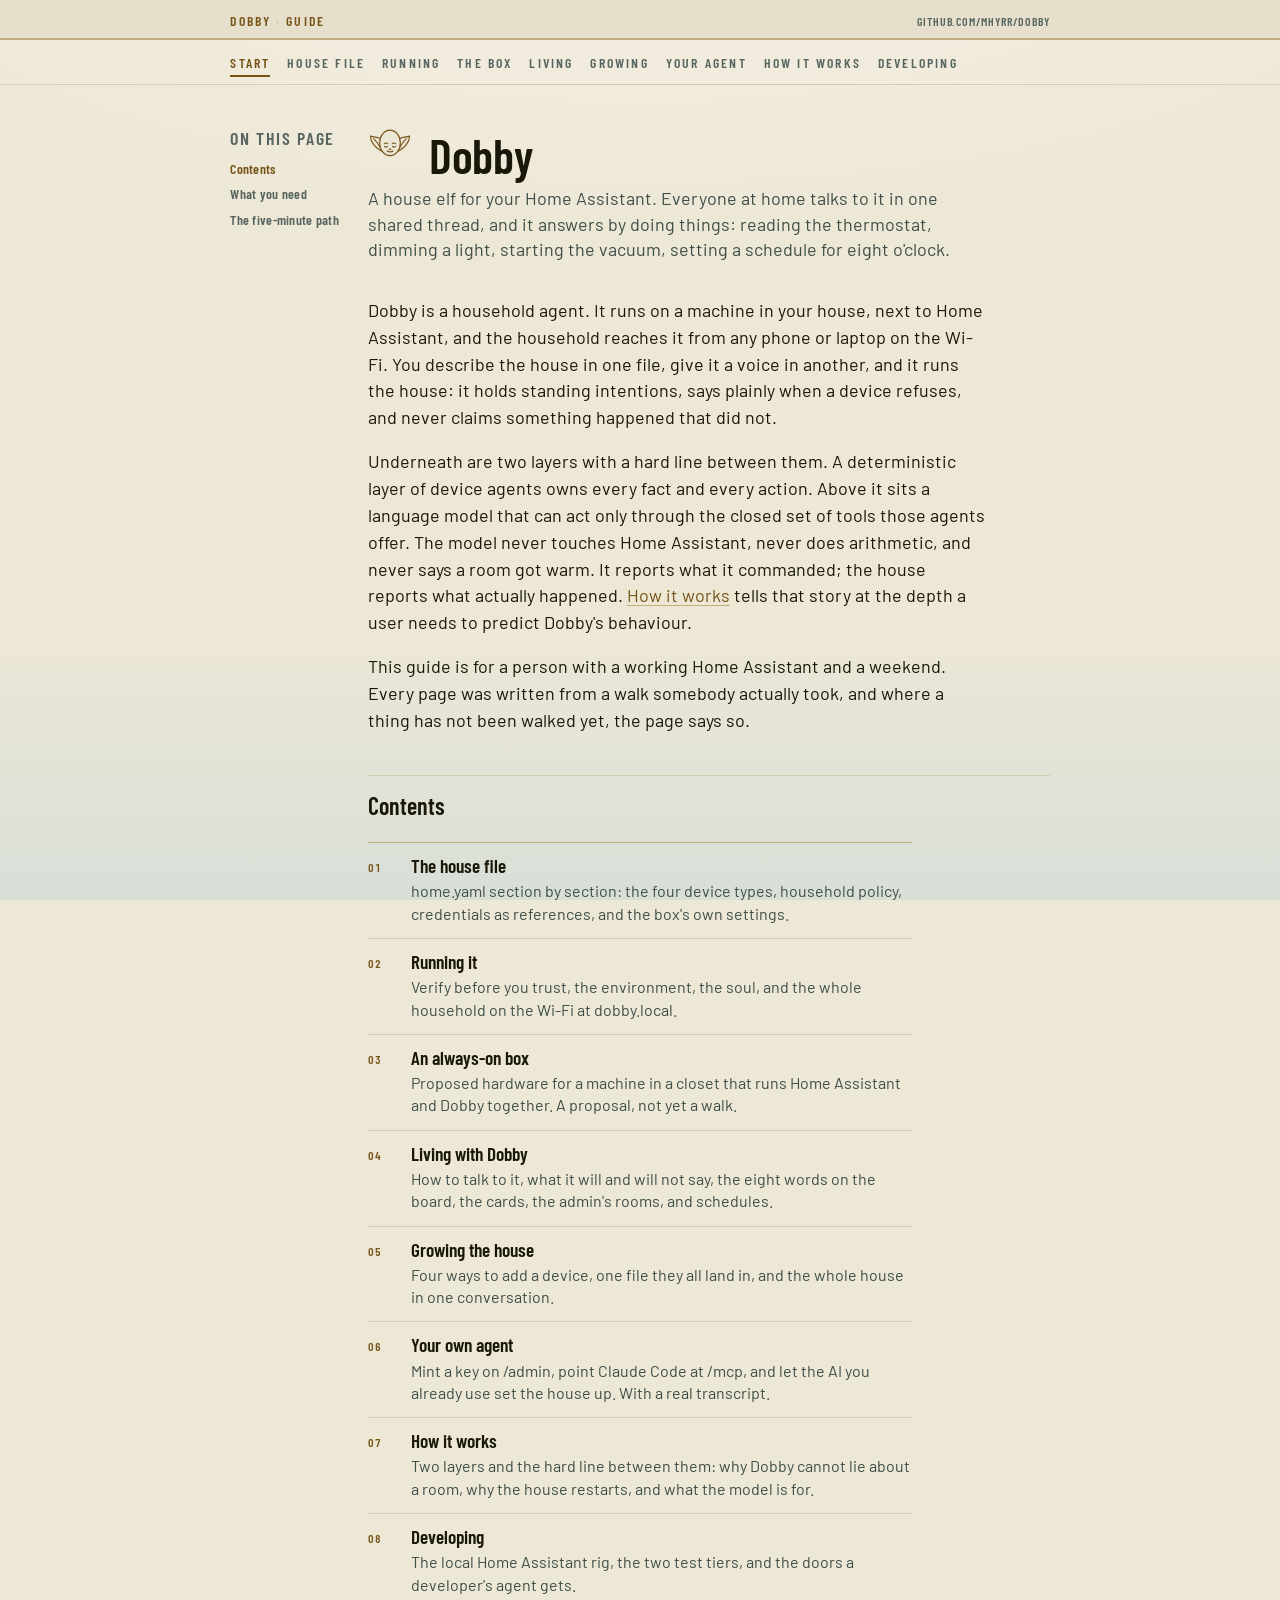
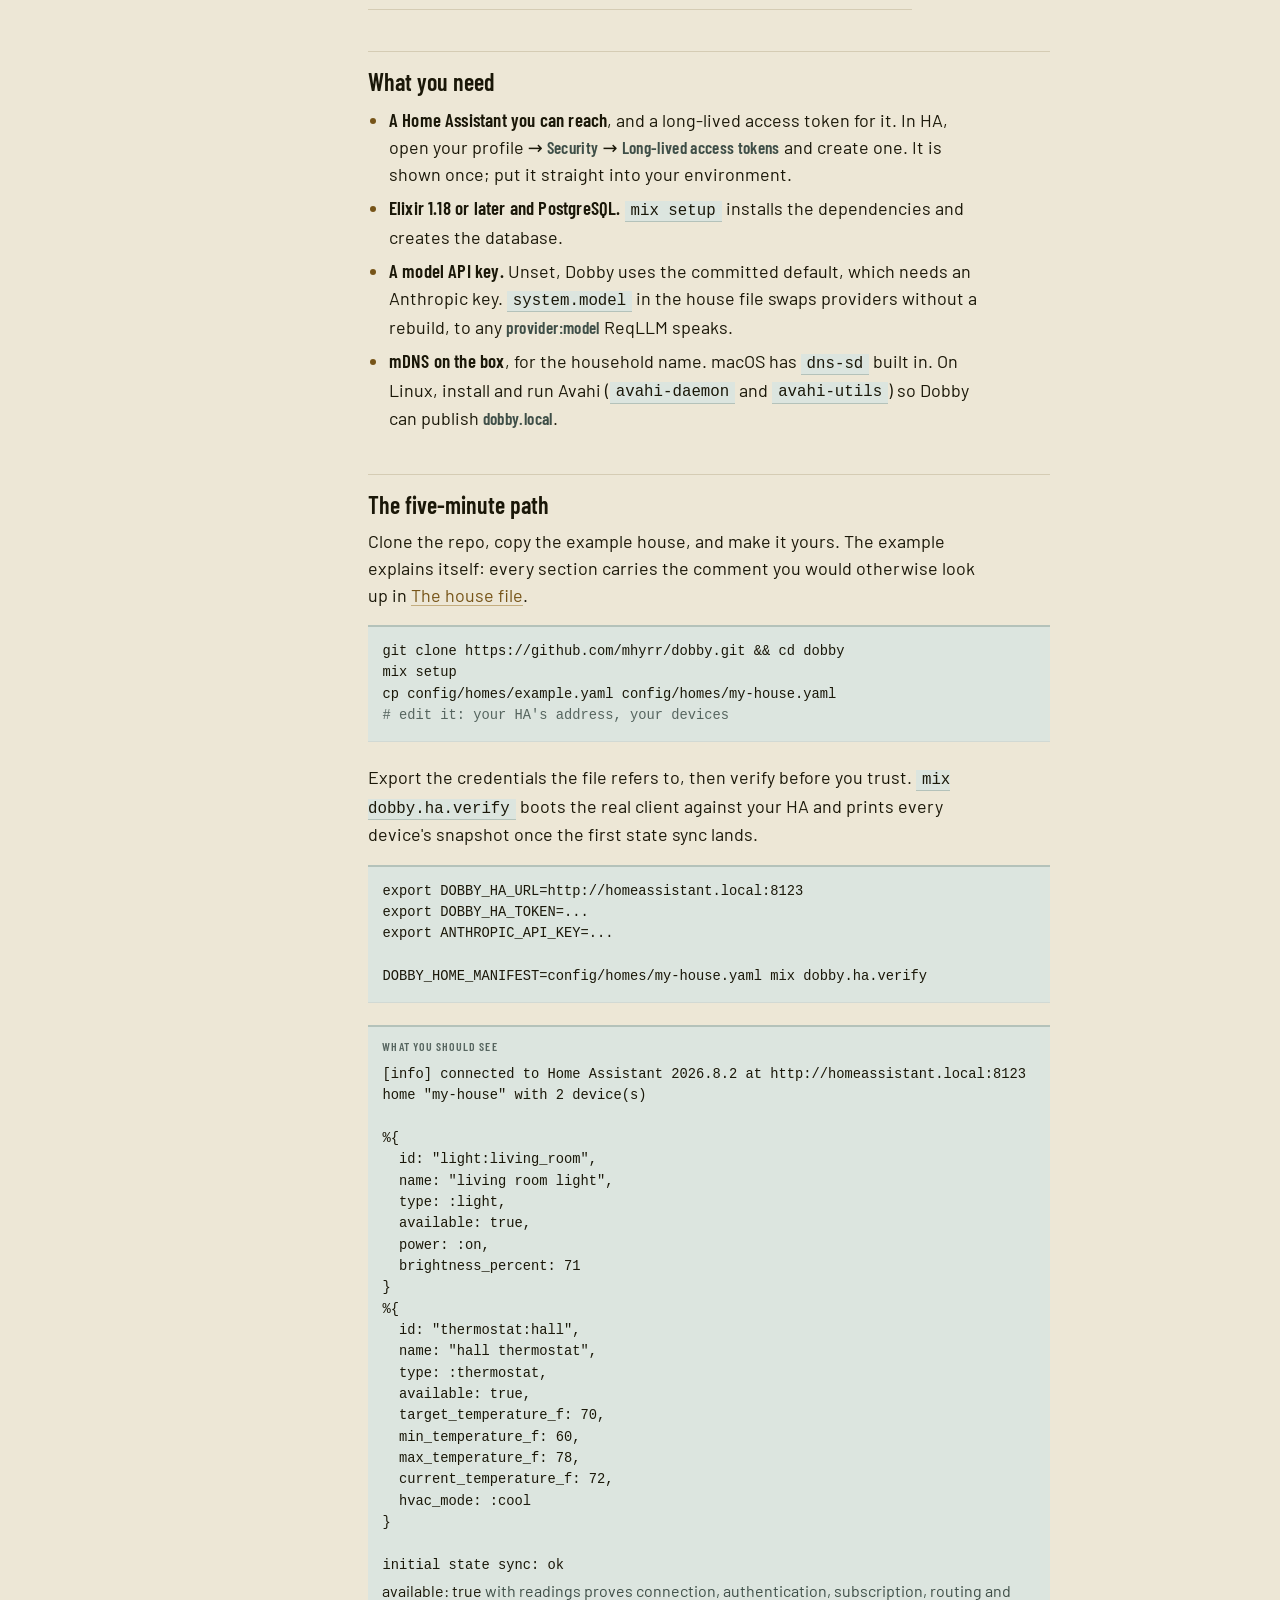
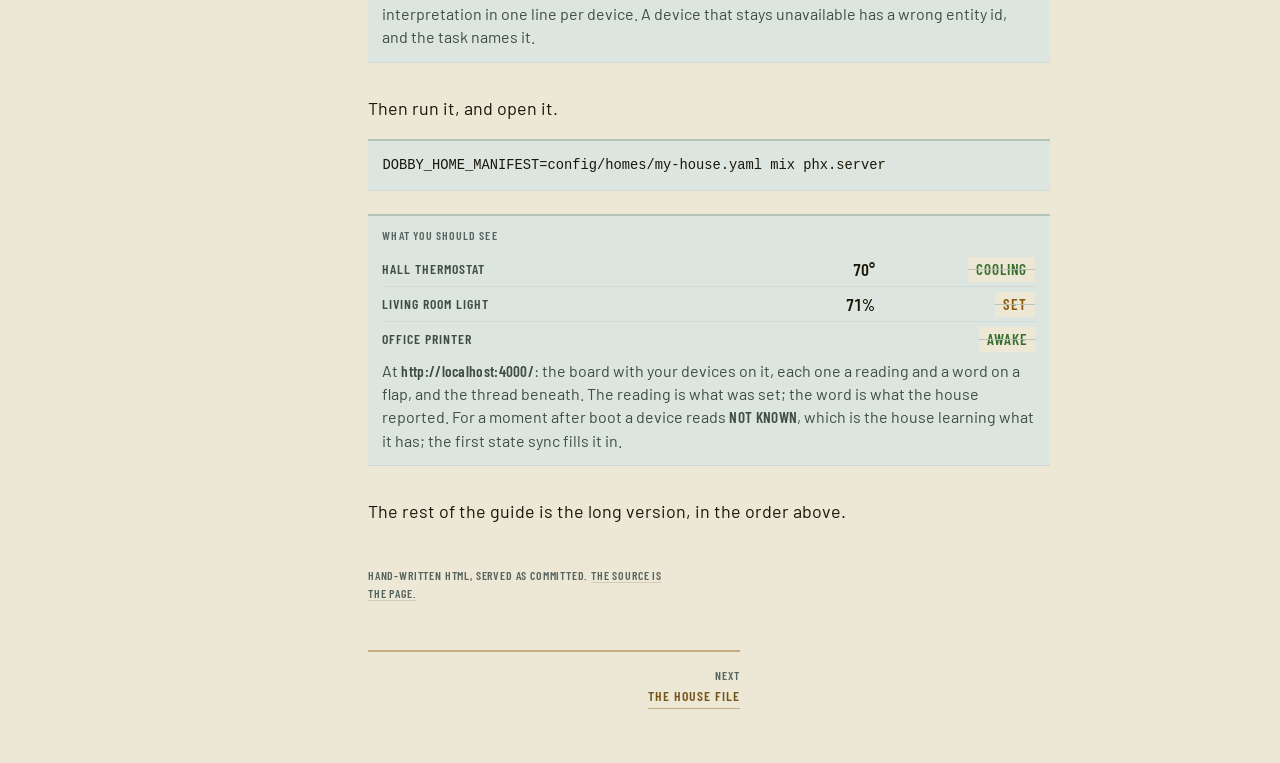
==== docs/index.html @ dc132d6d "The guide: nine pages that prove themselves the way the board does A user's guide under docs/, hand-" ====
<!doctype html>
<html lang="en">
<head>
<meta charset="utf-8">
<meta name="viewport" content="width=device-width, initial-scale=1">
<title>Dobby · Guide</title>
<meta name="description" content="How to set up and live with Dobby, a household agent for Home Assistant.">
<link rel="icon" href="favicon.svg" type="image/svg+xml">
<link rel="stylesheet" href="dobby.css">
</head>
<body>
<!--
DIRECTION · seed 8ac72cfd
THESIS: A user's guide that proves itself the way the board does — every section with an outcome ends on the instrument's own face, a word on a flap or the literal line the terminal printed — and refuses the docs-site default of a sidebar, a search box and a hero.
OWN-WORLD: The departure board, read rather than operated: bronze plate, cool enamel flap cards, brass rules; Barlow for what a person reads, Barlow Condensed for the instrument talking; five state colours and nowhere else; square corners. Dark is the board at night; light is the printed manual on cream enamel.
STORY: A person with a Home Assistant installs Dobby, describes their house, talks to it, grows it, sends their own agent at it — and at every step knows what they should see, so they never take the guide's word for it.
FIRST VIEWPORT: Plate "Dobby · Guide" on a brass rule; the chapter rail; the mark beside "Dobby" at 3rem; the lede; what you need; the contents sheet. Signature interaction: a proof's flap lands on its word (420ms, ease-out) the first time it scrolls into view.
FORM: The Ledger of Proofs — candidate 6 of 7, the roll. Code-led.
FINISH: unreviewed and undocumented is unfinished; this build ends with the finish review, the verdict, and DESIGN.md
-->
<header class="plate">
  <div class="band">
    <span><a href="index.html">Dobby</a><span class="dot">·</span>Guide</span>
    <a class="who" href="https://github.com/mhyrr/dobby">github.com/mhyrr/dobby</a>
  </div>
</header>

<nav class="rail band" aria-label="Chapters">
  <a href="index.html" aria-current="page">Start</a>
  <a href="house.html">House file</a>
  <a href="running.html">Running</a>
  <a href="box.html">The box</a>
  <a href="living.html">Living</a>
  <a href="growing.html">Growing</a>
  <a href="agents.html">Your agent</a>
  <a href="how-it-works.html">How it works</a>
  <a href="developing.html">Developing</a>
</nav>

<main class="page">
  <aside class="onpage" aria-label="On this page">
    <p class="label">On this page</p>
  </aside>

  <article>
    <div class="index-head">
      <svg class="mark" viewBox="0 0 1000 1000" role="img" aria-label="Dobby" style="color: var(--brass)">
        <g fill="none" stroke="currentColor" stroke-width="26" stroke-linecap="round" stroke-linejoin="round">
          <g id="dobby-ear">
            <path fill="var(--board)" d="M 340 430 C 245 408, 120 376, 55 368 C 58 486, 150 645, 355 725"/>
            <path d="M 128 424 C 188 476, 248 572, 298 660"/>
          </g>
          <use href="#dobby-ear" transform="translate(1000 0) scale(-1 1)"/>
          <ellipse cx="500" cy="520" rx="235" ry="290" fill="var(--board)"/>
          <path d="M 372 537 Q 410 509, 448 537"/>
          <path d="M 552 537 Q 590 509, 628 537"/>
          <path d="M 376 599 Q 410 633, 444 599"/>
          <path d="M 556 599 Q 590 633, 624 599"/>
          <path d="M 483 660 Q 500 676, 517 660"/>
          <path d="M 433 707 Q 500 749, 567 707"/>
        </g>
      </svg>
      <h1>Dobby</h1>
    </div>
    <p class="lede">A house elf for your Home Assistant. Everyone at home talks to it in one shared thread, and it answers by doing things: reading the thermostat, dimming a light, starting the vacuum, setting a schedule for eight o'clock.</p>

    <p>Dobby is a household agent. It runs on a machine in your house, next to Home Assistant, and the household reaches it from any phone or laptop on the Wi-Fi. You describe the house in one file, give it a voice in another, and it runs the house: it holds standing intentions, says plainly when a device refuses, and never claims something happened that did not.</p>

    <p>Underneath are two layers with a hard line between them. A deterministic layer of device agents owns every fact and every action. Above it sits a language model that can act only through the closed set of tools those agents offer. The model never touches Home Assistant, never does arithmetic, and never says a room got warm. It reports what it commanded; the house reports what actually happened. <a href="how-it-works.html">How it works</a> tells that story at the depth a user needs to predict Dobby's behaviour.</p>

    <p>This guide is for a person with a working Home Assistant and a weekend. Every page was written from a walk somebody actually took, and where a thing has not been walked yet, the page says so.</p>

    <h2 id="contents">Contents</h2>
    <ol class="sheet">
      <li><a href="house.html"><span class="n">01</span><span class="t">The house file</span><span class="d">home.yaml section by section: the four device types, household policy, credentials as references, and the box's own settings.</span></a></li>
      <li><a href="running.html"><span class="n">02</span><span class="t">Running it</span><span class="d">Verify before you trust, the environment, the soul, and the whole household on the Wi-Fi at dobby.local.</span></a></li>
      <li><a href="box.html"><span class="n">03</span><span class="t">An always-on box</span><span class="d">Proposed hardware for a machine in a closet that runs Home Assistant and Dobby together. A proposal, not yet a walk.</span></a></li>
      <li><a href="living.html"><span class="n">04</span><span class="t">Living with Dobby</span><span class="d">How to talk to it, what it will and will not say, the eight words on the board, the cards, the admin's rooms, and schedules.</span></a></li>
      <li><a href="growing.html"><span class="n">05</span><span class="t">Growing the house</span><span class="d">Four ways to add a device, one file they all land in, and the whole house in one conversation.</span></a></li>
      <li><a href="agents.html"><span class="n">06</span><span class="t">Your own agent</span><span class="d">Mint a key on /admin, point Claude Code at /mcp, and let the AI you already use set the house up. With a real transcript.</span></a></li>
      <li><a href="how-it-works.html"><span class="n">07</span><span class="t">How it works</span><span class="d">Two layers and the hard line between them: why Dobby cannot lie about a room, why the house restarts, and what the model is for.</span></a></li>
      <li><a href="developing.html"><span class="n">08</span><span class="t">Developing</span><span class="d">The local Home Assistant rig, the two test tiers, and the doors a developer's agent gets.</span></a></li>
    </ol>

    <h2 id="need">What you need</h2>
    <ul>
      <li><strong>A Home Assistant you can reach</strong>, and a long-lived access token for it. In HA, open your profile → <span class="arg">Security</span> → <span class="arg">Long-lived access tokens</span> and create one. It is shown once; put it straight into your environment.</li>
      <li><strong>Elixir 1.18 or later and PostgreSQL.</strong> <code>mix setup</code> installs the dependencies and creates the database.</li>
      <li><strong>A model API key.</strong> Unset, Dobby uses the committed default, which needs an Anthropic key. <code>system.model</code> in the house file swaps providers without a rebuild, to any <span class="arg">provider:model</span> ReqLLM speaks.</li>
      <li><strong>mDNS on the box</strong>, for the household name. macOS has <code>dns-sd</code> built in. On Linux, install and run Avahi (<code>avahi-daemon</code> and <code>avahi-utils</code>) so Dobby can publish <span class="arg">dobby.local</span>.</li>
    </ul>

    <h2 id="five-minutes">The five-minute path</h2>
    <p>Clone the repo, copy the example house, and make it yours. The example explains itself: every section carries the comment you would otherwise look up in <a href="house.html">The house file</a>.</p>
<pre><code>git clone https://github.com/mhyrr/dobby.git &amp;&amp; cd dobby
mix setup
cp config/homes/example.yaml config/homes/my-house.yaml
<span class="c"># edit it: your HA's address, your devices</span></code></pre>

    <p>Export the credentials the file refers to, then verify before you trust. <code>mix dobby.ha.verify</code> boots the real client against your HA and prints every device's snapshot once the first state sync lands.</p>
<pre><code>export DOBBY_HA_URL=http://homeassistant.local:8123
export DOBBY_HA_TOKEN=...
export ANTHROPIC_API_KEY=...

DOBBY_HOME_MANIFEST=config/homes/my-house.yaml mix dobby.ha.verify</code></pre>

    <div class="proof">
      <p class="label">What you should see</p>
      <p class="line">[info] connected to Home Assistant 2026.8.2 at http://homeassistant.local:8123
home "my-house" with 2 device(s)

%{
  id: "light:living_room",
  name: "living room light",
  type: :light,
  available: true,
  power: :on,
  brightness_percent: 71
}
%{
  id: "thermostat:hall",
  name: "hall thermostat",
  type: :thermostat,
  available: true,
  target_temperature_f: 70,
  min_temperature_f: 60,
  max_temperature_f: 78,
  current_temperature_f: 72,
  hvac_mode: :cool
}

initial state sync: ok</p>
      <p class="said"><b>available: true</b> with readings proves connection, authentication, subscription, routing and interpretation in one line per device. A device that stays unavailable has a wrong entity id, and the task names it.</p>
    </div>

    <p>Then run it, and open it.</p>
<pre><code>DOBBY_HOME_MANIFEST=config/homes/my-house.yaml mix phx.server</code></pre>

    <div class="proof">
      <p class="label">What you should see</p>
      <div class="row"><span class="name">hall thermostat</span><span class="val">70°</span><span class="st flap" data-st="acting">Cooling</span></div>
      <div class="row"><span class="name">living room light</span><span class="val">71%</span><span class="st flap" data-st="set">Set</span></div>
      <div class="row"><span class="name">office printer</span><span class="val"></span><span class="st flap" data-st="acting">Awake</span></div>
      <p class="said">At <span class="arg">http://localhost:4000/</span>: the board with your devices on it, each one a reading and a word on a flap, and the thread beneath. The reading is what was set; the word is what the house reported. For a moment after boot a device reads <span class="arg">NOT KNOWN</span>, which is the house learning what it has; the first state sync fills it in.</p>
    </div>

    <p>The rest of the guide is the long version, in the order above.</p>


    <p class="colophon">Hand-written HTML, served as committed. <a href="https://github.com/mhyrr/dobby/tree/main/docs">The source is the page.</a></p>

    <nav class="foot" aria-label="Next chapter">
      <a class="next" href="house.html"><small>Next</small>The house file</a>
    </nav>
  </article>
</main>
<script src="dobby.js"></script>
</body>
</html>
---- docs/dobby.css ----
/* The guide's one stylesheet.

   The same instrument as the board, read rather than operated. Dark is the
   board's night face, straight from DESIGN.md. Light is the printed manual:
   cream enamel, bronze-black ink, the same brass and the same five state
   hues at a lightness that reads on paper. Neither is a default; the page
   follows the room it is read in. */

@font-face {
  font-family: "Barlow";
  src: url("fonts/Barlow-Regular.ttf") format("truetype");
  font-weight: 400;
  font-style: normal;
  font-display: swap;
}
@font-face {
  font-family: "Barlow Condensed";
  src: url("fonts/BarlowCondensed-Regular.ttf") format("truetype");
  font-weight: 400;
  font-style: normal;
  font-display: swap;
}
@font-face {
  font-family: "Barlow Condensed";
  src: url("fonts/BarlowCondensed-SemiBold.ttf") format("truetype");
  font-weight: 600;
  font-style: normal;
  font-display: swap;
}

:root {
  /* The printed manual. */
  --board: #ede7d6;
  --board-raised: #e4ddc9;
  --rail: rgba(228, 221, 201, 0.88);
  --lit: #f5f0e4;
  --patina: rgba(214, 222, 216, 0.9);
  --flap: #dce5df;
  --flap-edge: #b4c2ba;
  --brass: #765418;
  --brass-dim: #c4ad7e;
  --brass-lit: #8b6827;
  --ink: #1a1708;
  --ink-quiet: #3e4e47;
  --ink-faint: #56655f;
  --rule: #d5ccb4;
  --st-set: #8a5a0a;
  --st-acting: #386f2c;
  --st-refused: #a33726;
  --st-silent: #566560;
  --st-expected: var(--ink);
  --seam: rgba(0, 0, 0, 0.05);
  --selection: rgba(139, 104, 39, 0.22);

  --sans: "Barlow", ui-sans-serif, system-ui, -apple-system, sans-serif;
  --cond: "Barlow Condensed", "Avenir Next Condensed", ui-sans-serif, system-ui, sans-serif;
  --mono: ui-monospace, "SF Mono", Menlo, Consolas, monospace;

  --edge: 0.9rem;
  --pitch: 34rem;
  --gutter: 8.6rem;
  --span: 42.6rem;
  --measure: 62ch;
  --wide: var(--span);

  color-scheme: light dark;
}

@media (prefers-color-scheme: dark) {
  :root {
    /* The board at night, as DESIGN.md records it. */
    --board: #17140a;
    --board-raised: #1e1b0f;
    --rail: rgba(30, 27, 15, 0.88);
    --lit: #241f12;
    --patina: rgba(11, 23, 19, 0.92);
    --flap: #16241e;
    --flap-edge: #08110e;
    --brass: #b08a46;
    --brass-dim: #6e5a31;
    --brass-lit: #c9a568;
    --ink: #e8e2d2;
    --ink-quiet: #9aaba1;
    --ink-faint: #8a9c92;
    --rule: #2e2a1a;
    --st-set: #e0a33c;
    --st-acting: #7bb86a;
    --st-refused: #d2604a;
    --st-silent: #7c8b85;
    --st-expected: var(--ink);
    --seam: rgba(255, 255, 255, 0.045);
    --selection: rgba(176, 138, 70, 0.3);
  }
}

/* -- ground ------------------------------------------------------------- */

*,
*::before,
*::after {
  box-sizing: border-box;
}

html {
  background: var(--board);
  scroll-padding-top: 5.5rem;
}

body {
  margin: 0;
  min-height: 100dvh;
  font-family: var(--sans);
  font-size: 1rem;
  line-height: 1.45;
  color: var(--ink);
  background:
    radial-gradient(120% 60% at 50% -10%, var(--lit) 0%, transparent 60%),
    linear-gradient(to bottom, transparent 70%, var(--patina) 100%),
    var(--board);
  background-attachment: fixed;
  -webkit-font-smoothing: antialiased;
}

::selection {
  background: var(--selection);
  color: var(--ink);
}

:focus-visible {
  outline: 2px solid var(--st-set);
  outline-offset: 2px;
}

::-webkit-scrollbar {
  width: 10px;
  height: 10px;
}
::-webkit-scrollbar-track {
  background: transparent;
}
::-webkit-scrollbar-thumb {
  background: var(--brass-dim);
}
* {
  scrollbar-color: var(--brass-dim) transparent;
  scrollbar-width: thin;
}

/* Every block sits on the span and centres past it — one expression, the
   board's own. Once the page has its gutter column the two sit side by side,
   so what centres is the gutter plus the span, and the reading column keeps
   the whole span for itself. */
.band,
.page {
  padding-left: max(var(--edge), calc((100% - var(--wide)) / 2));
  padding-right: max(var(--edge), calc((100% - var(--wide)) / 2));
}

/* -- the plate ---------------------------------------------------------- */

.plate {
  position: sticky;
  top: 0;
  z-index: 2;
  background: var(--rail);
  backdrop-filter: blur(6px);
  -webkit-backdrop-filter: blur(6px);
  border-bottom: 2px solid var(--brass-dim);
}

.plate .band {
  display: flex;
  align-items: baseline;
  justify-content: space-between;
  gap: 0.5rem 1.05rem;
  padding-top: 0.7rem;
  padding-bottom: 0.45rem;
  font-family: var(--cond);
  font-size: 0.86rem;
  font-weight: 600;
  letter-spacing: 0.16em;
  text-transform: uppercase;
  color: var(--brass);
}

.plate a {
  color: inherit;
  text-decoration: none;
}

.plate .dot {
  color: var(--brass-dim);
  margin: 0 0.35em;
}

.plate .who {
  color: var(--ink-faint);
  letter-spacing: 0.07em;
  font-size: 0.74rem;
  white-space: nowrap;
}

/* -- the rail ----------------------------------------------------------- */

.rail {
  display: flex;
  flex-wrap: wrap;
  gap: 0.3rem 1.05rem;
  padding-top: 0.7rem;
  padding-bottom: 0.45rem;
  border-bottom: 1px solid var(--rule);
  font-family: var(--cond);
  font-size: 0.86rem;
  font-weight: 600;
  letter-spacing: 0.16em;
  text-transform: uppercase;
}

.rail a {
  color: var(--ink-faint);
  text-decoration: none;
  padding: 0.1rem 0;
  border-bottom: 2px solid transparent;
  transition: color 160ms ease-out;
}

.rail a:hover {
  color: var(--ink);
}

.rail a[aria-current="page"] {
  color: var(--brass);
  border-bottom-color: var(--brass);
}

/* A phone's rail: the same nine names at the same size, tracked a little
   tighter and set closer, so they fit in two rows rather than three. */
@media (max-width: 600px) {
  .rail {
    gap: 0.25rem 0.75rem;
    letter-spacing: 0.1em;
  }
}

/* -- the page ----------------------------------------------------------- */

.page {
  padding-top: 2.2rem;
  padding-bottom: 4rem;
}

@media (min-width: 900px) {
  :root {
    --wide: calc(var(--span) + var(--gutter));
  }
  .page {
    display: grid;
    grid-template-columns: var(--gutter) minmax(0, 1fr);
    column-gap: 0;
  }
  .page > .onpage {
    grid-column: 1;
  }
  .page > article {
    grid-column: 2;
  }
}

/* Prose sits at the measure; code and the proofs may take the span, the
   way the feed is the one thing on the board wider than a row. */
article {
  max-width: var(--span);
}

article > p,
article > ul,
article > ol:not(.sheet),
article > h1,
article > h2,
article > h3,
article > .lede,
article > .index-head {
  max-width: var(--measure);
}

/* Chapter title: the condensed face at reading scale. Sentence case — a
   title is the guide naming a chapter, not the board shouting a state. */
h1 {
  margin: 0 0 0.35rem;
  font-family: var(--cond);
  font-size: 2.4rem;
  font-weight: 600;
  line-height: 1.05;
  letter-spacing: -0.005em;
  color: var(--ink);
  text-wrap: balance;
}

.lede {
  margin: 0 0 2.2rem;
  font-size: 1.12rem;
  line-height: 1.4;
  color: var(--ink-quiet);
  max-width: 56ch;
  text-wrap: pretty;
}

h2 {
  margin: 2.6rem 0 0.6rem;
  padding-top: 1rem;
  border-top: 1px solid var(--rule);
  font-family: var(--cond);
  font-size: 1.5rem;
  font-weight: 600;
  line-height: 1.15;
  color: var(--ink);
  text-wrap: balance;
}

h3 {
  margin: 1.7rem 0 0.4rem;
  font-family: var(--cond);
  font-size: 1.12rem;
  font-weight: 600;
  line-height: 1.2;
  letter-spacing: 0.02em;
  color: var(--ink);
}

p,
ul,
ol {
  margin: 0 0 1.05rem;
  font-size: 1.12rem;
  line-height: 1.5;
  text-wrap: pretty;
}

ul,
ol {
  padding-left: 1.3rem;
}

li {
  margin-bottom: 0.4rem;
}

li::marker {
  color: var(--brass);
}

/* Emphasis is weight and face, never a slant: nothing in this world is
   italic. It borrows the condensed face because the guide ships exactly the
   three faces the board vendors (Barlow 400, Barlow Condensed 400 and 600)
   and DESIGN.md calls a fourth weight a design decision, not a CSS change. */
strong,
em {
  font-style: normal;
  font-weight: 600;
  font-family: var(--cond);
  font-size: 1.05em;
  letter-spacing: 0.01em;
}

a {
  color: var(--brass);
  text-decoration: underline;
  text-decoration-color: var(--brass-dim);
  text-decoration-thickness: 1px;
  text-underline-offset: 0.18em;
}

a:hover {
  color: var(--brass-lit);
  text-decoration-color: var(--brass);
}

hr {
  border: 0;
  border-top: 1px solid var(--rule);
  margin: 2rem 0;
}

/* An identifier is a thing you go and open — lower case, condensed, never
   shouted. The Identifier Rule, carried off the board. */
code {
  font-family: var(--mono);
  font-size: 0.88em;
  color: var(--ink);
  background: var(--flap);
  padding: 0.08em 0.38em;
  border-bottom: 1px solid var(--flap-edge);
}

.arg {
  font-family: var(--cond);
  font-size: 0.95em;
  font-weight: 600;
  letter-spacing: 0.02em;
  color: var(--ink-quiet);
  text-transform: none;
}

/* Code set on enamel: a card with the fold across its top. */
pre {
  position: relative;
  margin: 1.05rem 0 1.4rem;
  padding: 0.85rem 0.9rem 0.9rem;
  background: var(--flap);
  border-top: 2px solid var(--flap-edge);
  border-bottom: 1px solid var(--seam);
  color: var(--ink);
  font-family: var(--mono);
  font-size: 0.86rem;
  line-height: 1.55;
  overflow-x: auto;
  tab-size: 2;
}

pre code {
  background: none;
  border: 0;
  padding: 0;
  font-size: inherit;
  color: inherit;
}

pre .c {
  color: var(--ink-faint);
}
pre .k {
  color: var(--brass);
}
pre .s {
  color: var(--st-set);
}

.copy {
  position: absolute;
  top: 0.45rem;
  right: 0.6rem;
  appearance: none;
  background: transparent;
  border: 0;
  border-bottom: 1px solid var(--brass-dim);
  padding: 0.1rem 0;
  color: var(--brass);
  font-family: var(--cond);
  font-size: 0.74rem;
  font-weight: 600;
  letter-spacing: 0.07em;
  cursor: pointer;
  opacity: 0;
  transition: opacity 160ms ease-out;
}

pre:hover .copy,
pre:focus-within .copy,
.copy:focus-visible {
  opacity: 1;
}

.copy[data-done] {
  color: var(--st-acting);
  border-bottom-color: transparent;
}

@media (pointer: coarse) {
  .copy {
    opacity: 1;
  }
}

/* -- the proof ---------------------------------------------------------- */

/* The chapter's signature: what you should see, on the instrument's own
   face. The reading is a word on a flap or the literal line the terminal
   prints, and the card carries nothing that was not observed. */
.proof {
  margin: 1.4rem 0 2rem;
  padding: 0.7rem 0.9rem 0.85rem;
  background: var(--flap);
  border-top: 2px solid var(--flap-edge);
  border-bottom: 1px solid var(--seam);
  max-width: var(--span);
}

.proof > .label {
  margin: 0 0 0.5rem;
  font-family: var(--cond);
  font-size: 0.74rem;
  font-weight: 600;
  letter-spacing: 0.09em;
  text-transform: uppercase;
  color: var(--ink-faint);
}

.proof .row {
  display: grid;
  grid-template-columns: 1fr auto 9.5rem;
  align-items: center;
  gap: 0.5rem;
  padding: 0.28rem 0;
  border-top: 1px solid var(--seam);
}

.proof .row:first-of-type {
  border-top: 0;
}

.proof .name {
  font-family: var(--cond);
  font-size: 0.86rem;
  font-weight: 600;
  letter-spacing: 0.07em;
  text-transform: uppercase;
  color: var(--ink-quiet);
  min-width: 0;
  overflow: hidden;
  text-overflow: ellipsis;
  white-space: nowrap;
}

.proof .val {
  font-family: var(--cond);
  font-size: 1.05rem;
  font-weight: 600;
  font-variant-numeric: tabular-nums;
  color: var(--ink);
  white-space: nowrap;
}

.proof .st {
  justify-self: end;
}

.proof .line {
  margin: 0;
  font-family: var(--mono);
  font-size: 0.86rem;
  line-height: 1.55;
  color: var(--ink);
  white-space: pre-wrap;
  word-break: break-word;
}

.proof .line .c {
  color: var(--ink-faint);
}

.proof .said {
  margin: 0.2rem 0 0;
  font-size: 1rem;
  line-height: 1.45;
  color: var(--ink-quiet);
}

.proof .said b {
  font-weight: 400;
  color: var(--ink);
}

.proof .why {
  margin: 0.35rem 0 0;
  font-family: var(--cond);
  font-size: 0.74rem;
  font-weight: 600;
  letter-spacing: 0.05em;
  color: var(--st-refused);
}

@media (max-width: 600px) {
  .proof .row {
    grid-template-columns: 1fr auto 6rem;
  }
}

/* The flap: a word somebody set, and the only place a state colour lives. */
.flap {
  display: inline-block;
  height: 1.55rem;
  padding: 0.16rem 0.5rem 0.18rem;
  font-family: var(--cond);
  font-size: 0.94rem;
  font-weight: 600;
  line-height: 1.2;
  letter-spacing: 0.06em;
  text-transform: uppercase;
  color: var(--ink);
  background: var(--board);
  position: relative;
  white-space: nowrap;
  transform-origin: 50% 0;
}

.flap::after {
  content: "";
  position: absolute;
  left: 0;
  right: 0;
  top: 50%;
  height: 1px;
  background: var(--flap-edge);
  opacity: 0.9;
}

.flap[data-st="set"] {
  color: var(--st-set);
}
.flap[data-st="acting"] {
  color: var(--st-acting);
}
.flap[data-st="refused"] {
  color: var(--st-refused);
}
.flap[data-st="silent"] {
  color: var(--st-silent);
}
.flap[data-st="expected"] {
  color: var(--st-expected);
}

/* The one authored moment: a proof's flap settles into place the first time
   the card comes into view, the way a split-flap lands on its word. */
@media (prefers-reduced-motion: no-preference) {
  .proof[data-landed] .flap {
    animation: land 420ms cubic-bezier(0.16, 1, 0.3, 1) forwards;
  }
  @keyframes land {
    0% {
      transform: rotateX(-90deg);
      opacity: 0;
    }
    60% {
      transform: rotateX(8deg);
      opacity: 1;
    }
    100% {
      transform: rotateX(0);
      opacity: 1;
    }
  }
}

/* -- the thread, quoted ------------------------------------------------- */

/* A transcript is the house's own record: who said it, what was said, and
   the system lines in the record voice. */
.thread {
  margin: 1.05rem 0 1.6rem;
  padding: 0;
  list-style: none;
  border-top: 1px solid var(--rule);
}

.thread li {
  margin: 0;
  padding: 0.6rem 0;
  border-bottom: 1px solid var(--rule);
  display: grid;
  grid-template-columns: 7.5rem minmax(0, 1fr);
  gap: 0.2rem 0.8rem;
}

.thread .who {
  font-family: var(--cond);
  font-size: 0.74rem;
  font-weight: 600;
  letter-spacing: 0.07em;
  text-transform: uppercase;
  color: var(--brass);
  padding-top: 0.3rem;
}

.thread .say {
  font-size: 1.12rem;
  line-height: 1.35;
  color: var(--ink);
  margin: 0;
}

/* The record voice under what was said: condensed, quiet, and never
   shouted — a tool's name is an identifier, and identifiers are lower case. */
.thread .sys {
  grid-column: 2;
  font-family: var(--cond);
  font-size: 0.86rem;
  font-weight: 600;
  letter-spacing: 0.02em;
  line-height: 1.3;
  color: var(--ink-quiet);
  margin: 0.2rem 0 0;
}

.thread .sys .arg {
  text-transform: none;
  color: var(--ink-quiet);
}

@media (max-width: 600px) {
  .thread li {
    grid-template-columns: 1fr;
  }
  .thread .sys {
    grid-column: 1;
  }
}

/* -- the note ----------------------------------------------------------- */

/* A line in the record voice, for what has and has not been walked. */
.note {
  margin: 1.05rem 0;
  padding: 0.55rem 0 0.55rem 0.9rem;
  border-left: 1px solid var(--brass-dim);
  font-size: 1rem;
  line-height: 1.45;
  color: var(--ink-quiet);
  max-width: 56ch;
}

.note .label {
  display: block;
  margin-bottom: 0.15rem;
  font-family: var(--cond);
  font-size: 0.74rem;
  font-weight: 600;
  letter-spacing: 0.09em;
  text-transform: uppercase;
  color: var(--ink-faint);
}

.note.unwalked .label {
  color: var(--st-refused);
}

/* -- tables ------------------------------------------------------------- */

.table-wrap {
  overflow-x: auto;
  margin: 1.05rem 0 1.4rem;
}

table {
  border-collapse: collapse;
  width: 100%;
  font-size: 1rem;
  line-height: 1.4;
}

th,
td {
  text-align: left;
  vertical-align: top;
  padding: 0.45rem 0.8rem 0.45rem 0;
  border-bottom: 1px solid var(--rule);
}

th {
  font-family: var(--cond);
  font-size: 0.74rem;
  font-weight: 600;
  letter-spacing: 0.09em;
  text-transform: uppercase;
  color: var(--ink-faint);
  border-bottom-color: var(--brass-dim);
}

td:first-child {
  white-space: nowrap;
}

/* -- the contents sheet (index) ----------------------------------------- */

.sheet {
  margin: 1.4rem 0 0;
  padding: 0;
  list-style: none;
  border-top: 1px solid var(--brass-dim);
  max-width: var(--pitch);
}

.sheet li {
  margin: 0;
  border-bottom: 1px solid var(--rule);
}

.sheet a {
  display: grid;
  grid-template-columns: 2.2rem minmax(0, 1fr);
  gap: 0.2rem 0.5rem;
  padding: 0.75rem 0 0.8rem;
  color: inherit;
  text-decoration: none;
  transition: background 160ms ease-out;
}

.sheet a:hover {
  background: var(--seam);
}

.sheet .n {
  font-family: var(--cond);
  font-size: 0.74rem;
  font-weight: 600;
  letter-spacing: 0.09em;
  color: var(--brass);
  padding-top: 0.25rem;
  font-variant-numeric: tabular-nums;
}

.sheet .t {
  font-family: var(--cond);
  font-size: 1.2rem;
  font-weight: 600;
  line-height: 1.15;
  color: var(--ink);
}

.sheet .d {
  grid-column: 2;
  font-size: 1rem;
  line-height: 1.4;
  color: var(--ink-quiet);
}

/* -- on this page ------------------------------------------------------- */

.onpage {
  display: none;
}

@media (min-width: 900px) {
  .onpage {
    display: block;
    position: sticky;
    top: 5.2rem;
    align-self: start;
    padding-right: 1rem;
    font-family: var(--cond);
    font-size: 0.74rem;
    font-weight: 600;
    letter-spacing: 0.07em;
    text-transform: uppercase;
    line-height: 1.35;
  }
  .onpage .label {
    color: var(--ink-faint);
    margin: 0.3rem 0 0.5rem;
    letter-spacing: 0.09em;
  }
  .onpage ol {
    list-style: none;
    margin: 0;
    padding: 0;
    font-size: inherit;
    line-height: inherit;
  }
  .onpage li {
    margin: 0 0 0.45rem;
  }
  .onpage a {
    color: var(--ink-faint);
    text-decoration: none;
    text-transform: none;
    letter-spacing: 0.02em;
    font-size: 0.86rem;
    transition: color 160ms ease-out;
  }
  .onpage a:hover {
    color: var(--ink);
  }
  .onpage a[aria-current="true"] {
    color: var(--brass);
  }
}

/* -- the foot ----------------------------------------------------------- */

.foot {
  margin-top: 3rem;
  padding-top: 0.9rem;
  border-top: 2px solid var(--brass-dim);
  display: flex;
  justify-content: space-between;
  gap: 1rem;
  max-width: var(--measure);
  font-family: var(--cond);
  font-size: 0.86rem;
  font-weight: 600;
  letter-spacing: 0.07em;
  text-transform: uppercase;
}

.foot a {
  color: var(--brass);
  text-decoration: none;
  border-bottom: 1px solid var(--brass-dim);
  padding-bottom: 0.1rem;
}

.foot a:hover {
  color: var(--brass-lit);
  border-bottom-color: var(--brass);
}

.foot .next {
  margin-left: auto;
  text-align: right;
}

.foot small {
  display: block;
  font-size: 0.74rem;
  letter-spacing: 0.09em;
  color: var(--ink-faint);
  margin-bottom: 0.15rem;
}

.colophon {
  margin: 2.6rem 0 0;
  font-family: var(--cond);
  font-size: 0.74rem;
  font-weight: 600;
  letter-spacing: 0.07em;
  text-transform: uppercase;
  color: var(--ink-faint);
}

.colophon a {
  color: var(--ink-faint);
  text-decoration-color: var(--rule);
}

/* -- the mark ----------------------------------------------------------- */

.mark {
  display: block;
  width: 44px;
  height: 44px;
  margin: 0 0 1rem;
}

.index-head {
  display: grid;
  grid-template-columns: auto minmax(0, 1fr);
  gap: 0 1.05rem;
  align-items: end;
  margin-bottom: 0.4rem;
}

.index-head h1 {
  margin-bottom: 0;
  font-size: 3rem;
}

@media (max-width: 600px) {
  .index-head {
    grid-template-columns: 1fr;
  }
  .index-head h1 {
    font-size: 2.4rem;
  }
  h1 {
    font-size: 2rem;
  }
}
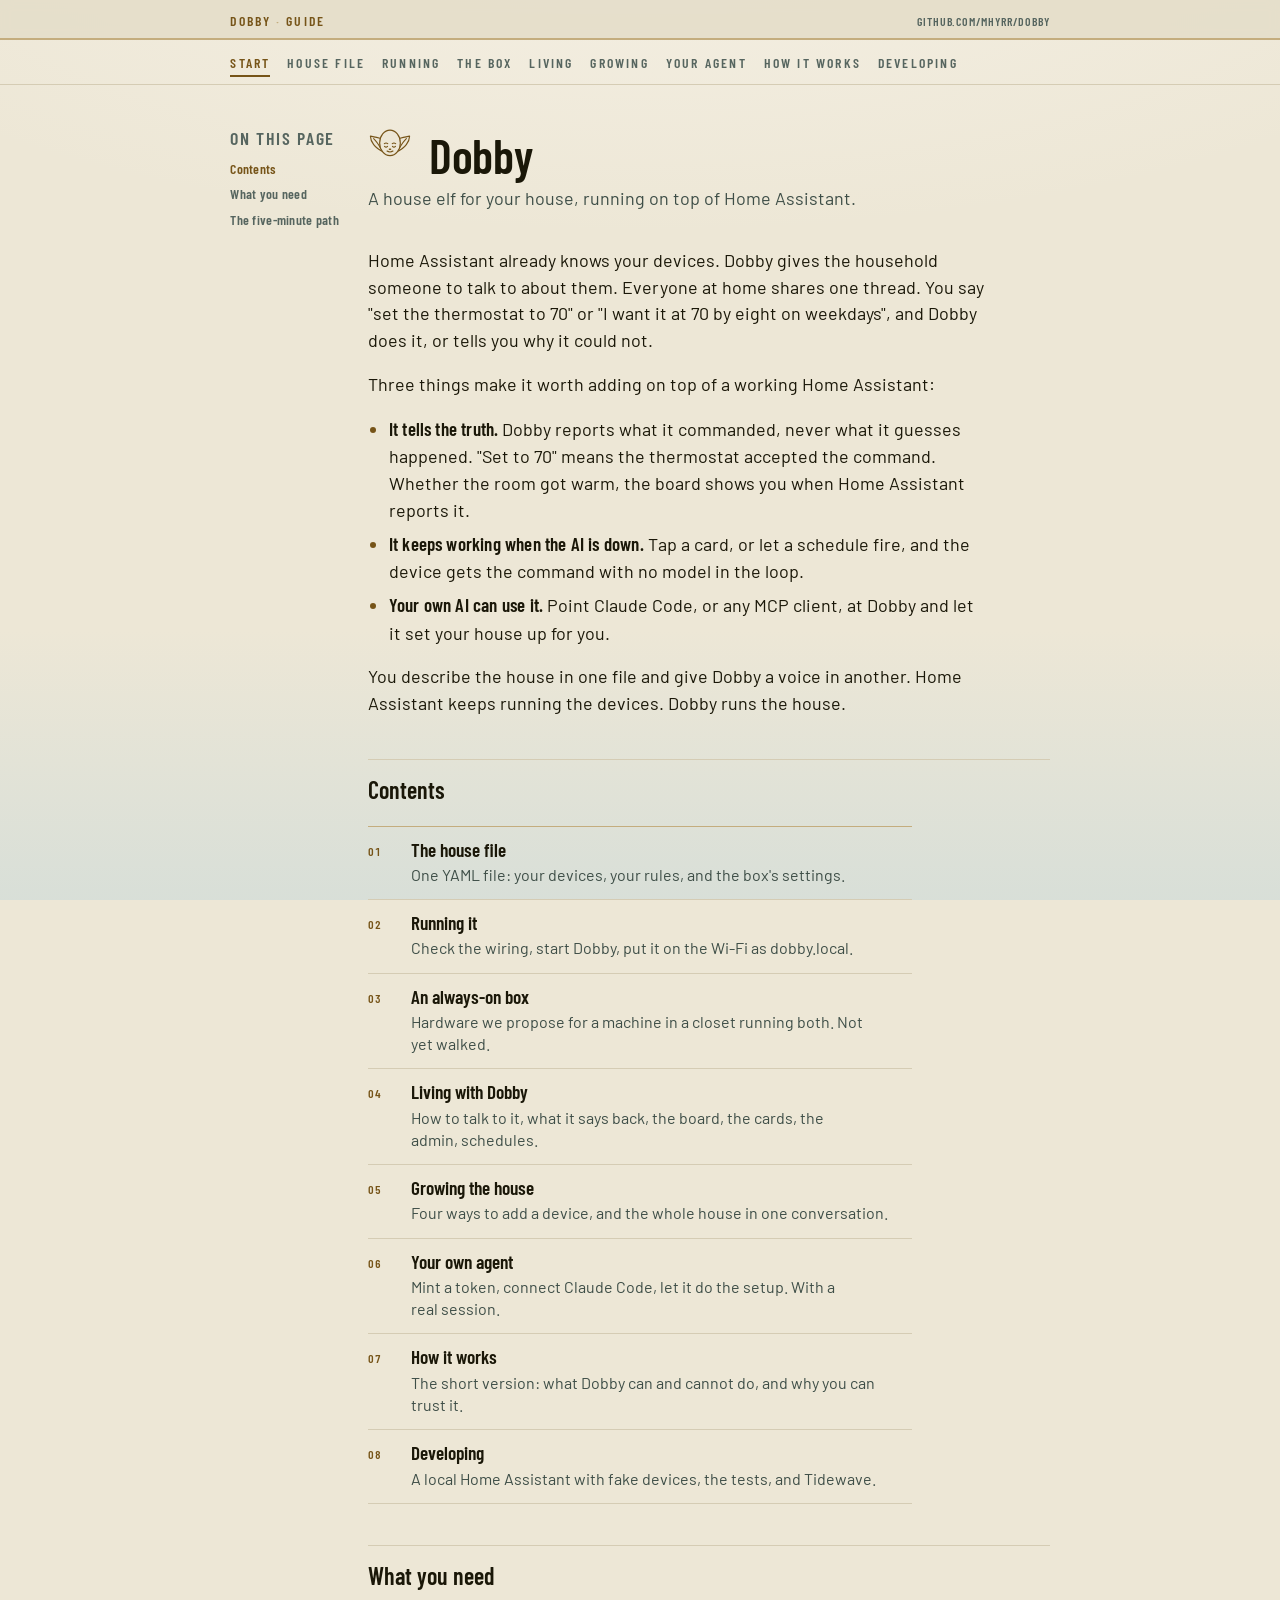
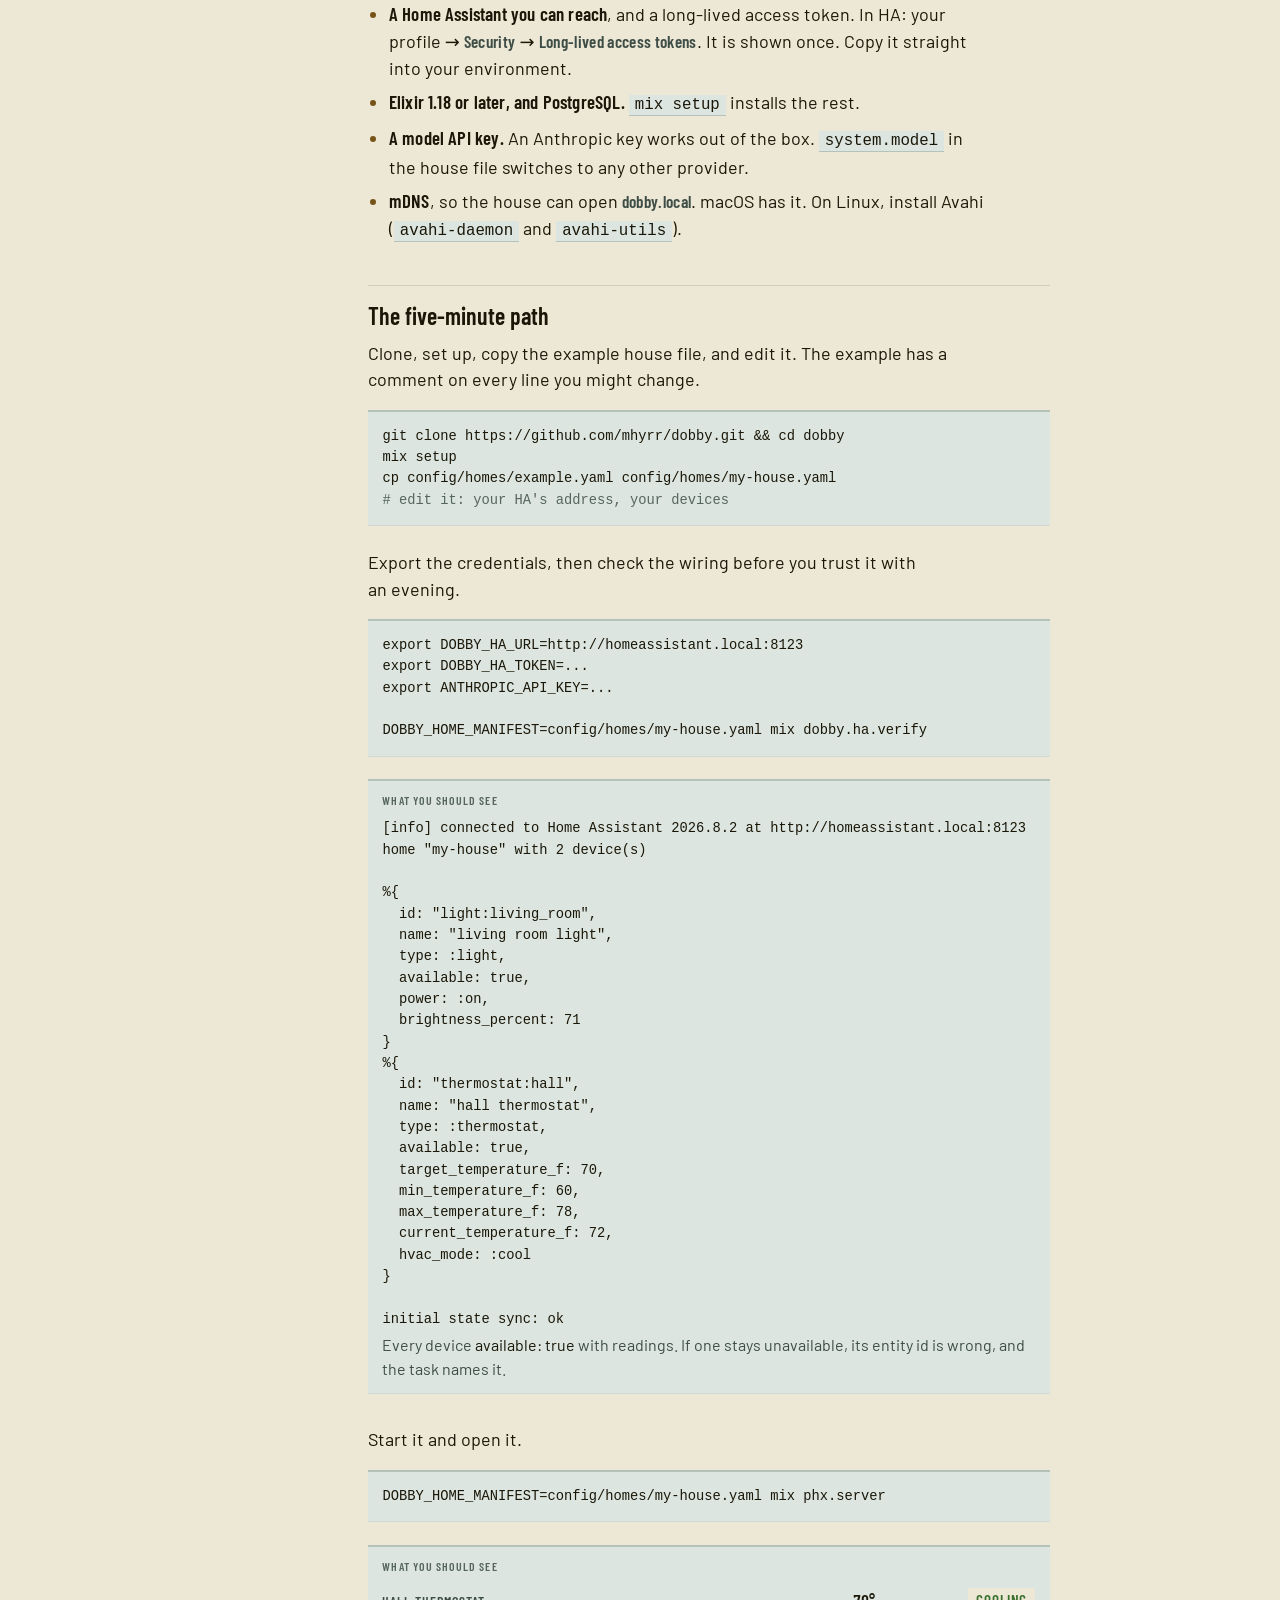
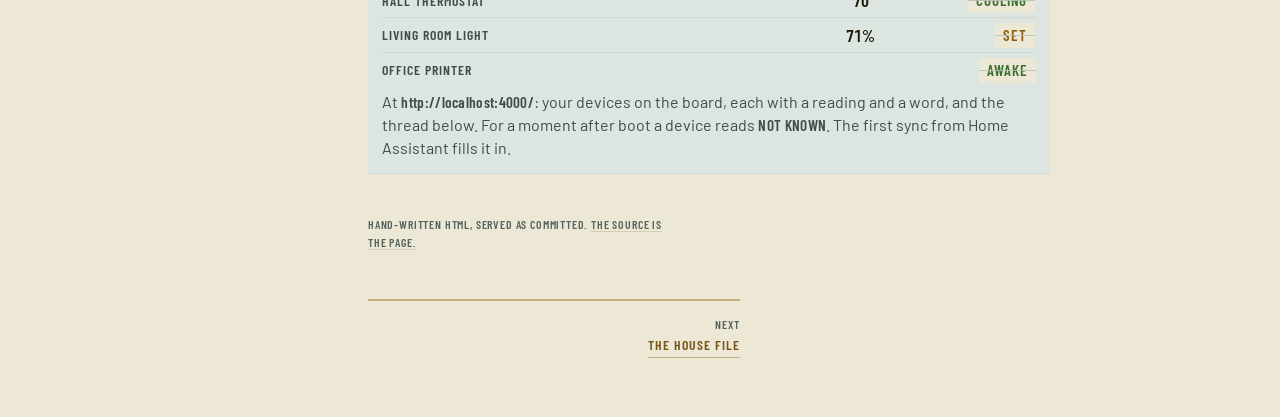
==== commit 7ca69a2d: "The guide says less and means the same All nine pages rewritten for a person, not for us: short sent" ====
--- a/docs/index.html
+++ b/docs/index.html
@@ -4,7 +4,7 @@
 <meta charset="utf-8">
 <meta name="viewport" content="width=device-width, initial-scale=1">
 <title>Dobby · Guide</title>
-<meta name="description" content="How to set up and live with Dobby, a household agent for Home Assistant.">
+<meta name="description" content="A house elf for your house, running on top of Home Assistant. How to set it up and live with it.">
 <link rel="icon" href="favicon.svg" type="image/svg+xml">
 <link rel="stylesheet" href="dobby.css">
 </head>
@@ -14,7 +14,7 @@
 THESIS: A user's guide that proves itself the way the board does — every section with an outcome ends on the instrument's own face, a word on a flap or the literal line the terminal printed — and refuses the docs-site default of a sidebar, a search box and a hero.
 OWN-WORLD: The departure board, read rather than operated: bronze plate, cool enamel flap cards, brass rules; Barlow for what a person reads, Barlow Condensed for the instrument talking; five state colours and nowhere else; square corners. Dark is the board at night; light is the printed manual on cream enamel.
 STORY: A person with a Home Assistant installs Dobby, describes their house, talks to it, grows it, sends their own agent at it — and at every step knows what they should see, so they never take the guide's word for it.
-FIRST VIEWPORT: Plate "Dobby · Guide" on a brass rule; the chapter rail; the mark beside "Dobby" at 3rem; the lede; what you need; the contents sheet. Signature interaction: a proof's flap lands on its word (420ms, ease-out) the first time it scrolls into view.
+FIRST VIEWPORT: Plate "Dobby · Guide" on a brass rule; the chapter rail; the mark beside "Dobby" at 3rem; the lede; the contents sheet. Signature interaction: a proof's flap lands on its word (420ms, ease-out) the first time it scrolls into view.
 FORM: The Ledger of Proofs — candidate 6 of 7, the roll. Code-led.
 FINISH: unreviewed and undocumented is unfinished; this build ends with the finish review, the verdict, and DESIGN.md
 -->
@@ -62,42 +62,47 @@
       </svg>
       <h1>Dobby</h1>
     </div>
-    <p class="lede">A house elf for your Home Assistant. Everyone at home talks to it in one shared thread, and it answers by doing things: reading the thermostat, dimming a light, starting the vacuum, setting a schedule for eight o'clock.</p>
+    <p class="lede">A house elf for your house, running on top of Home Assistant.</p>
 
-    <p>Dobby is a household agent. It runs on a machine in your house, next to Home Assistant, and the household reaches it from any phone or laptop on the Wi-Fi. You describe the house in one file, give it a voice in another, and it runs the house: it holds standing intentions, says plainly when a device refuses, and never claims something happened that did not.</p>
+    <p>Home Assistant already knows your devices. Dobby gives the household someone to talk to about them. Everyone at home shares one thread. You say "set the thermostat to 70" or "I want it at 70 by eight on weekdays", and Dobby does it, or tells you why it could not.</p>
 
-    <p>Underneath are two layers with a hard line between them. A deterministic layer of device agents owns every fact and every action. Above it sits a language model that can act only through the closed set of tools those agents offer. The model never touches Home Assistant, never does arithmetic, and never says a room got warm. It reports what it commanded; the house reports what actually happened. <a href="how-it-works.html">How it works</a> tells that story at the depth a user needs to predict Dobby's behaviour.</p>
+    <p>Three things make it worth adding on top of a working Home Assistant:</p>
+    <ul>
+      <li><strong>It tells the truth.</strong> Dobby reports what it commanded, never what it guesses happened. "Set to 70" means the thermostat accepted the command. Whether the room got warm, the board shows you when Home Assistant reports it.</li>
+      <li><strong>It keeps working when the AI is down.</strong> Tap a card, or let a schedule fire, and the device gets the command with no model in the loop.</li>
+      <li><strong>Your own AI can use it.</strong> Point Claude Code, or any MCP client, at Dobby and let it set your house up for you.</li>
+    </ul>
 
-    <p>This guide is for a person with a working Home Assistant and a weekend. Every page was written from a walk somebody actually took, and where a thing has not been walked yet, the page says so.</p>
+    <p>You describe the house in one file and give Dobby a voice in another. Home Assistant keeps running the devices. Dobby runs the house.</p>
 
     <h2 id="contents">Contents</h2>
     <ol class="sheet">
-      <li><a href="house.html"><span class="n">01</span><span class="t">The house file</span><span class="d">home.yaml section by section: the four device types, household policy, credentials as references, and the box's own settings.</span></a></li>
-      <li><a href="running.html"><span class="n">02</span><span class="t">Running it</span><span class="d">Verify before you trust, the environment, the soul, and the whole household on the Wi-Fi at dobby.local.</span></a></li>
-      <li><a href="box.html"><span class="n">03</span><span class="t">An always-on box</span><span class="d">Proposed hardware for a machine in a closet that runs Home Assistant and Dobby together. A proposal, not yet a walk.</span></a></li>
-      <li><a href="living.html"><span class="n">04</span><span class="t">Living with Dobby</span><span class="d">How to talk to it, what it will and will not say, the eight words on the board, the cards, the admin's rooms, and schedules.</span></a></li>
-      <li><a href="growing.html"><span class="n">05</span><span class="t">Growing the house</span><span class="d">Four ways to add a device, one file they all land in, and the whole house in one conversation.</span></a></li>
-      <li><a href="agents.html"><span class="n">06</span><span class="t">Your own agent</span><span class="d">Mint a key on /admin, point Claude Code at /mcp, and let the AI you already use set the house up. With a real transcript.</span></a></li>
-      <li><a href="how-it-works.html"><span class="n">07</span><span class="t">How it works</span><span class="d">Two layers and the hard line between them: why Dobby cannot lie about a room, why the house restarts, and what the model is for.</span></a></li>
-      <li><a href="developing.html"><span class="n">08</span><span class="t">Developing</span><span class="d">The local Home Assistant rig, the two test tiers, and the doors a developer's agent gets.</span></a></li>
+      <li><a href="house.html"><span class="n">01</span><span class="t">The house file</span><span class="d">One YAML file: your devices, your rules, and the box's settings.</span></a></li>
+      <li><a href="running.html"><span class="n">02</span><span class="t">Running it</span><span class="d">Check the wiring, start Dobby, put it on the Wi-Fi as dobby.local.</span></a></li>
+      <li><a href="box.html"><span class="n">03</span><span class="t">An always-on box</span><span class="d">Hardware we propose for a machine in a closet running both. Not yet walked.</span></a></li>
+      <li><a href="living.html"><span class="n">04</span><span class="t">Living with Dobby</span><span class="d">How to talk to it, what it says back, the board, the cards, the admin, schedules.</span></a></li>
+      <li><a href="growing.html"><span class="n">05</span><span class="t">Growing the house</span><span class="d">Four ways to add a device, and the whole house in one conversation.</span></a></li>
+      <li><a href="agents.html"><span class="n">06</span><span class="t">Your own agent</span><span class="d">Mint a token, connect Claude Code, let it do the setup. With a real session.</span></a></li>
+      <li><a href="how-it-works.html"><span class="n">07</span><span class="t">How it works</span><span class="d">The short version: what Dobby can and cannot do, and why you can trust it.</span></a></li>
+      <li><a href="developing.html"><span class="n">08</span><span class="t">Developing</span><span class="d">A local Home Assistant with fake devices, the tests, and Tidewave.</span></a></li>
     </ol>
 
     <h2 id="need">What you need</h2>
     <ul>
-      <li><strong>A Home Assistant you can reach</strong>, and a long-lived access token for it. In HA, open your profile → <span class="arg">Security</span> → <span class="arg">Long-lived access tokens</span> and create one. It is shown once; put it straight into your environment.</li>
-      <li><strong>Elixir 1.18 or later and PostgreSQL.</strong> <code>mix setup</code> installs the dependencies and creates the database.</li>
-      <li><strong>A model API key.</strong> Unset, Dobby uses the committed default, which needs an Anthropic key. <code>system.model</code> in the house file swaps providers without a rebuild, to any <span class="arg">provider:model</span> ReqLLM speaks.</li>
-      <li><strong>mDNS on the box</strong>, for the household name. macOS has <code>dns-sd</code> built in. On Linux, install and run Avahi (<code>avahi-daemon</code> and <code>avahi-utils</code>) so Dobby can publish <span class="arg">dobby.local</span>.</li>
+      <li><strong>A Home Assistant you can reach</strong>, and a long-lived access token. In HA: your profile → <span class="arg">Security</span> → <span class="arg">Long-lived access tokens</span>. It is shown once. Copy it straight into your environment.</li>
+      <li><strong>Elixir 1.18 or later, and PostgreSQL.</strong> <code>mix setup</code> installs the rest.</li>
+      <li><strong>A model API key.</strong> An Anthropic key works out of the box. <code>system.model</code> in the house file switches to any other provider.</li>
+      <li><strong>mDNS</strong>, so the house can open <span class="arg">dobby.local</span>. macOS has it. On Linux, install Avahi (<code>avahi-daemon</code> and <code>avahi-utils</code>).</li>
     </ul>
 
     <h2 id="five-minutes">The five-minute path</h2>
-    <p>Clone the repo, copy the example house, and make it yours. The example explains itself: every section carries the comment you would otherwise look up in <a href="house.html">The house file</a>.</p>
+    <p>Clone, set up, copy the example house file, and edit it. The example has a comment on every line you might change.</p>
 <pre><code>git clone https://github.com/mhyrr/dobby.git &amp;&amp; cd dobby
 mix setup
 cp config/homes/example.yaml config/homes/my-house.yaml
 <span class="c"># edit it: your HA's address, your devices</span></code></pre>
 
-    <p>Export the credentials the file refers to, then verify before you trust. <code>mix dobby.ha.verify</code> boots the real client against your HA and prints every device's snapshot once the first state sync lands.</p>
+    <p>Export the credentials, then check the wiring before you trust it with an evening.</p>
 <pre><code>export DOBBY_HA_URL=http://homeassistant.local:8123
 export DOBBY_HA_TOKEN=...
 export ANTHROPIC_API_KEY=...
@@ -130,10 +135,10 @@
 }
 
 initial state sync: ok</p>
-      <p class="said"><b>available: true</b> with readings proves connection, authentication, subscription, routing and interpretation in one line per device. A device that stays unavailable has a wrong entity id, and the task names it.</p>
+      <p class="said">Every device <b>available: true</b> with readings. If one stays unavailable, its entity id is wrong, and the task names it.</p>
     </div>
 
-    <p>Then run it, and open it.</p>
+    <p>Start it and open it.</p>
 <pre><code>DOBBY_HOME_MANIFEST=config/homes/my-house.yaml mix phx.server</code></pre>
 
     <div class="proof">
@@ -141,11 +146,8 @@
       <div class="row"><span class="name">hall thermostat</span><span class="val">70°</span><span class="st flap" data-st="acting">Cooling</span></div>
       <div class="row"><span class="name">living room light</span><span class="val">71%</span><span class="st flap" data-st="set">Set</span></div>
       <div class="row"><span class="name">office printer</span><span class="val"></span><span class="st flap" data-st="acting">Awake</span></div>
-      <p class="said">At <span class="arg">http://localhost:4000/</span>: the board with your devices on it, each one a reading and a word on a flap, and the thread beneath. The reading is what was set; the word is what the house reported. For a moment after boot a device reads <span class="arg">NOT KNOWN</span>, which is the house learning what it has; the first state sync fills it in.</p>
+      <p class="said">At <span class="arg">http://localhost:4000/</span>: your devices on the board, each with a reading and a word, and the thread below. For a moment after boot a device reads <span class="arg">NOT KNOWN</span>. The first sync from Home Assistant fills it in.</p>
     </div>
-
-    <p>The rest of the guide is the long version, in the order above.</p>
-
 
     <p class="colophon">Hand-written HTML, served as committed. <a href="https://github.com/mhyrr/dobby/tree/main/docs">The source is the page.</a></p>
 
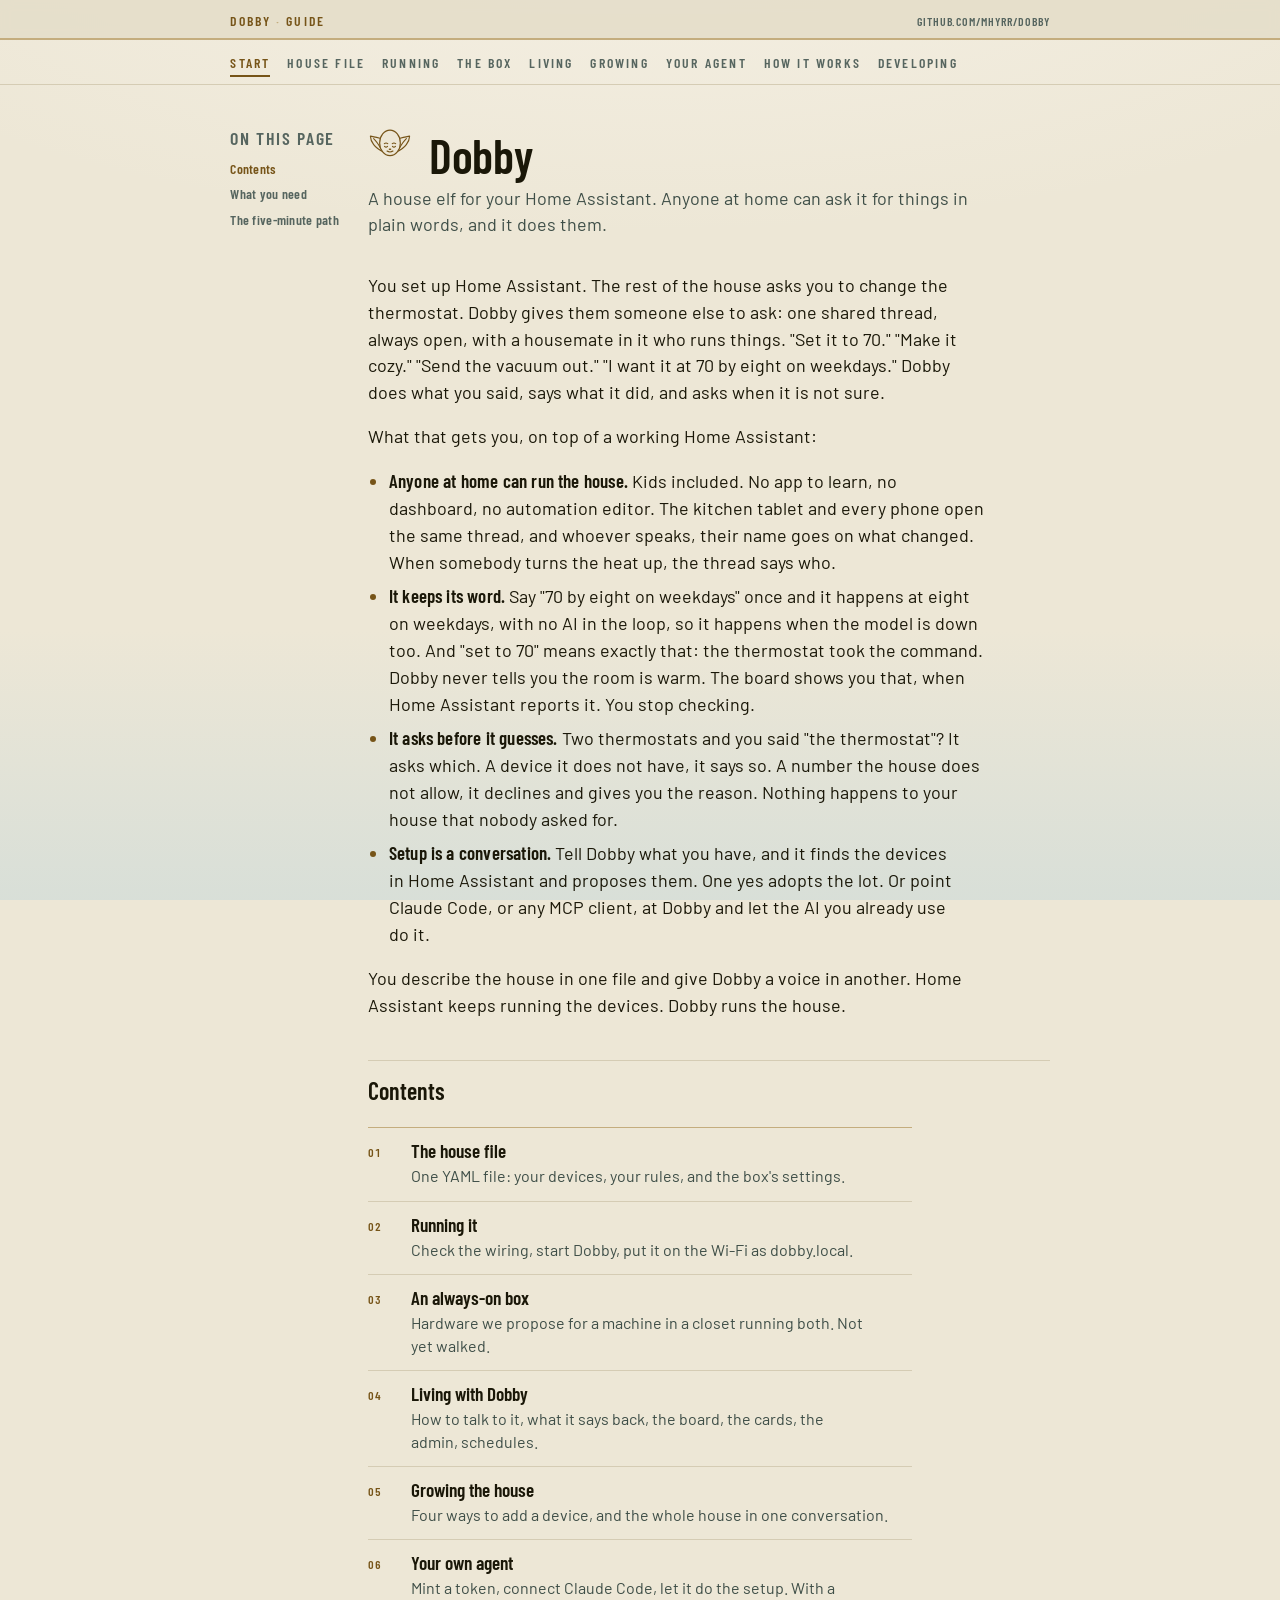
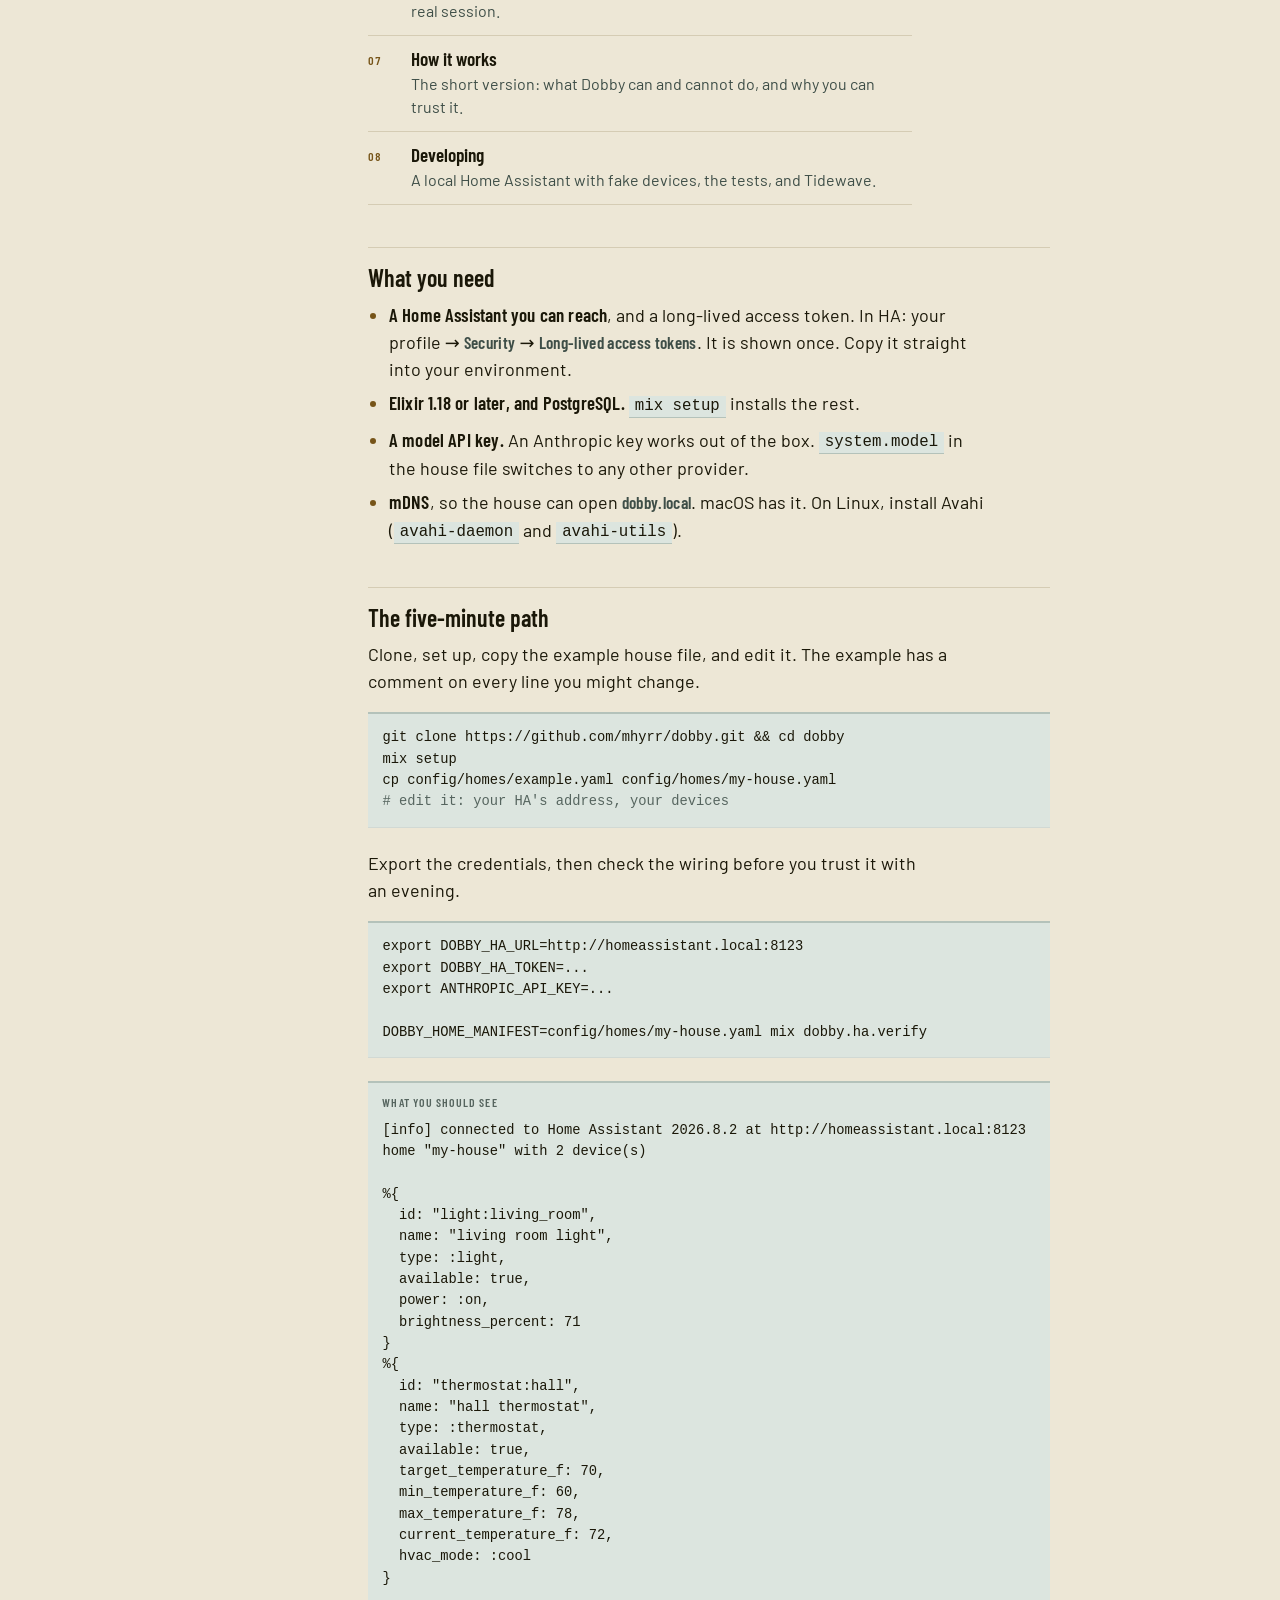
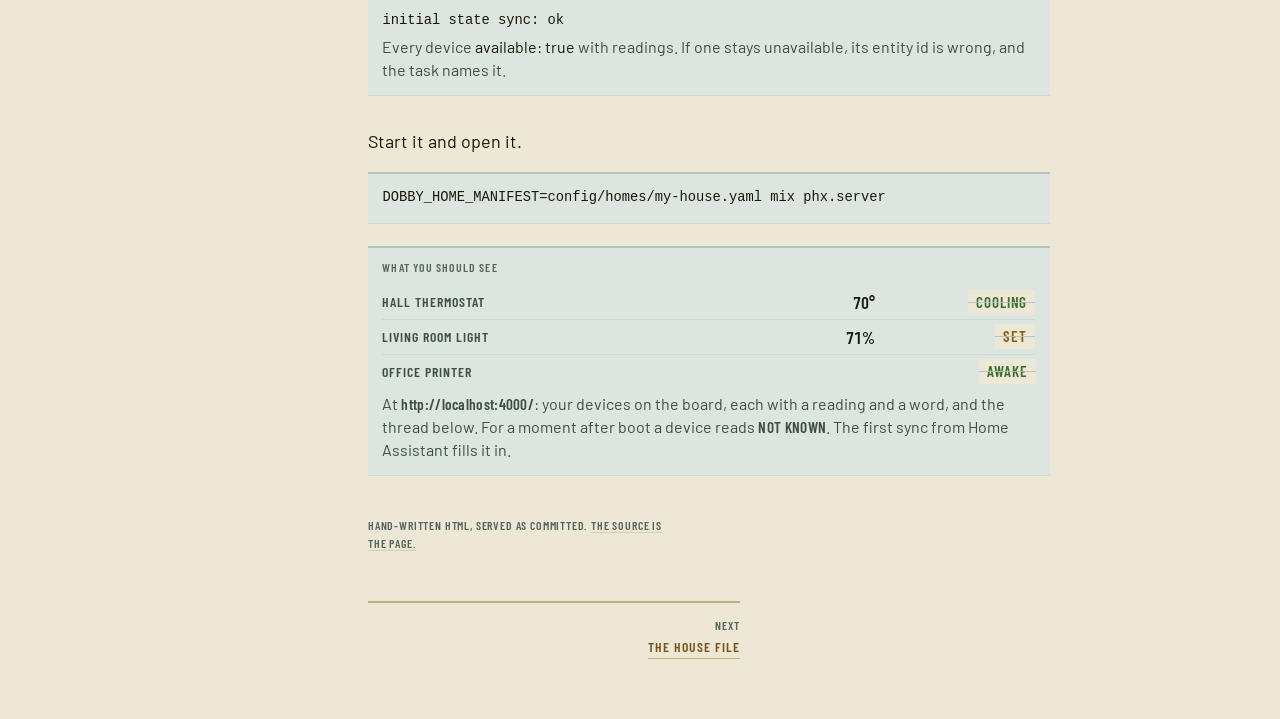
==== commit 36c8c910: "The guide speaks to the person who set up Home Assistant, not to the architecture The front page led" ====
--- a/docs/index.html
+++ b/docs/index.html
@@ -4,7 +4,7 @@
 <meta charset="utf-8">
 <meta name="viewport" content="width=device-width, initial-scale=1">
 <title>Dobby · Guide</title>
-<meta name="description" content="A house elf for your house, running on top of Home Assistant. How to set it up and live with it.">
+<meta name="description" content="A house elf for your Home Assistant. Anyone at home can ask it for things in plain words, and it does them. How to set it up and live with it.">
 <link rel="icon" href="favicon.svg" type="image/svg+xml">
 <link rel="stylesheet" href="dobby.css">
 </head>
@@ -62,15 +62,16 @@
       </svg>
       <h1>Dobby</h1>
     </div>
-    <p class="lede">A house elf for your house, running on top of Home Assistant.</p>
+    <p class="lede">A house elf for your Home Assistant. Anyone at home can ask it for things in plain words, and it does them.</p>
 
-    <p>Home Assistant already knows your devices. Dobby gives the household someone to talk to about them. Everyone at home shares one thread. You say "set the thermostat to 70" or "I want it at 70 by eight on weekdays", and Dobby does it, or tells you why it could not.</p>
+    <p>You set up Home Assistant. The rest of the house asks you to change the thermostat. Dobby gives them someone else to ask: one shared thread, always open, with a housemate in it who runs things. "Set it to 70." "Make it cozy." "Send the vacuum out." "I want it at 70 by eight on weekdays." Dobby does what you said, says what it did, and asks when it is not sure.</p>
 
-    <p>Three things make it worth adding on top of a working Home Assistant:</p>
+    <p>What that gets you, on top of a working Home Assistant:</p>
     <ul>
-      <li><strong>It tells the truth.</strong> Dobby reports what it commanded, never what it guesses happened. "Set to 70" means the thermostat accepted the command. Whether the room got warm, the board shows you when Home Assistant reports it.</li>
-      <li><strong>It keeps working when the AI is down.</strong> Tap a card, or let a schedule fire, and the device gets the command with no model in the loop.</li>
-      <li><strong>Your own AI can use it.</strong> Point Claude Code, or any MCP client, at Dobby and let it set your house up for you.</li>
+      <li><strong>Anyone at home can run the house.</strong> Kids included. No app to learn, no dashboard, no automation editor. The kitchen tablet and every phone open the same thread, and whoever speaks, their name goes on what changed. When somebody turns the heat up, the thread says who.</li>
+      <li><strong>It keeps its word.</strong> Say "70 by eight on weekdays" once and it happens at eight on weekdays, with no AI in the loop, so it happens when the model is down too. And "set to 70" means exactly that: the thermostat took the command. Dobby never tells you the room is warm. The board shows you that, when Home Assistant reports it. You stop checking.</li>
+      <li><strong>It asks before it guesses.</strong> Two thermostats and you said "the thermostat"? It asks which. A device it does not have, it says so. A number the house does not allow, it declines and gives you the reason. Nothing happens to your house that nobody asked for.</li>
+      <li><strong>Setup is a conversation.</strong> Tell Dobby what you have, and it finds the devices in Home Assistant and proposes them. One yes adopts the lot. Or point Claude Code, or any MCP client, at Dobby and let the AI you already use do it.</li>
     </ul>
 
     <p>You describe the house in one file and give Dobby a voice in another. Home Assistant keeps running the devices. Dobby runs the house.</p>
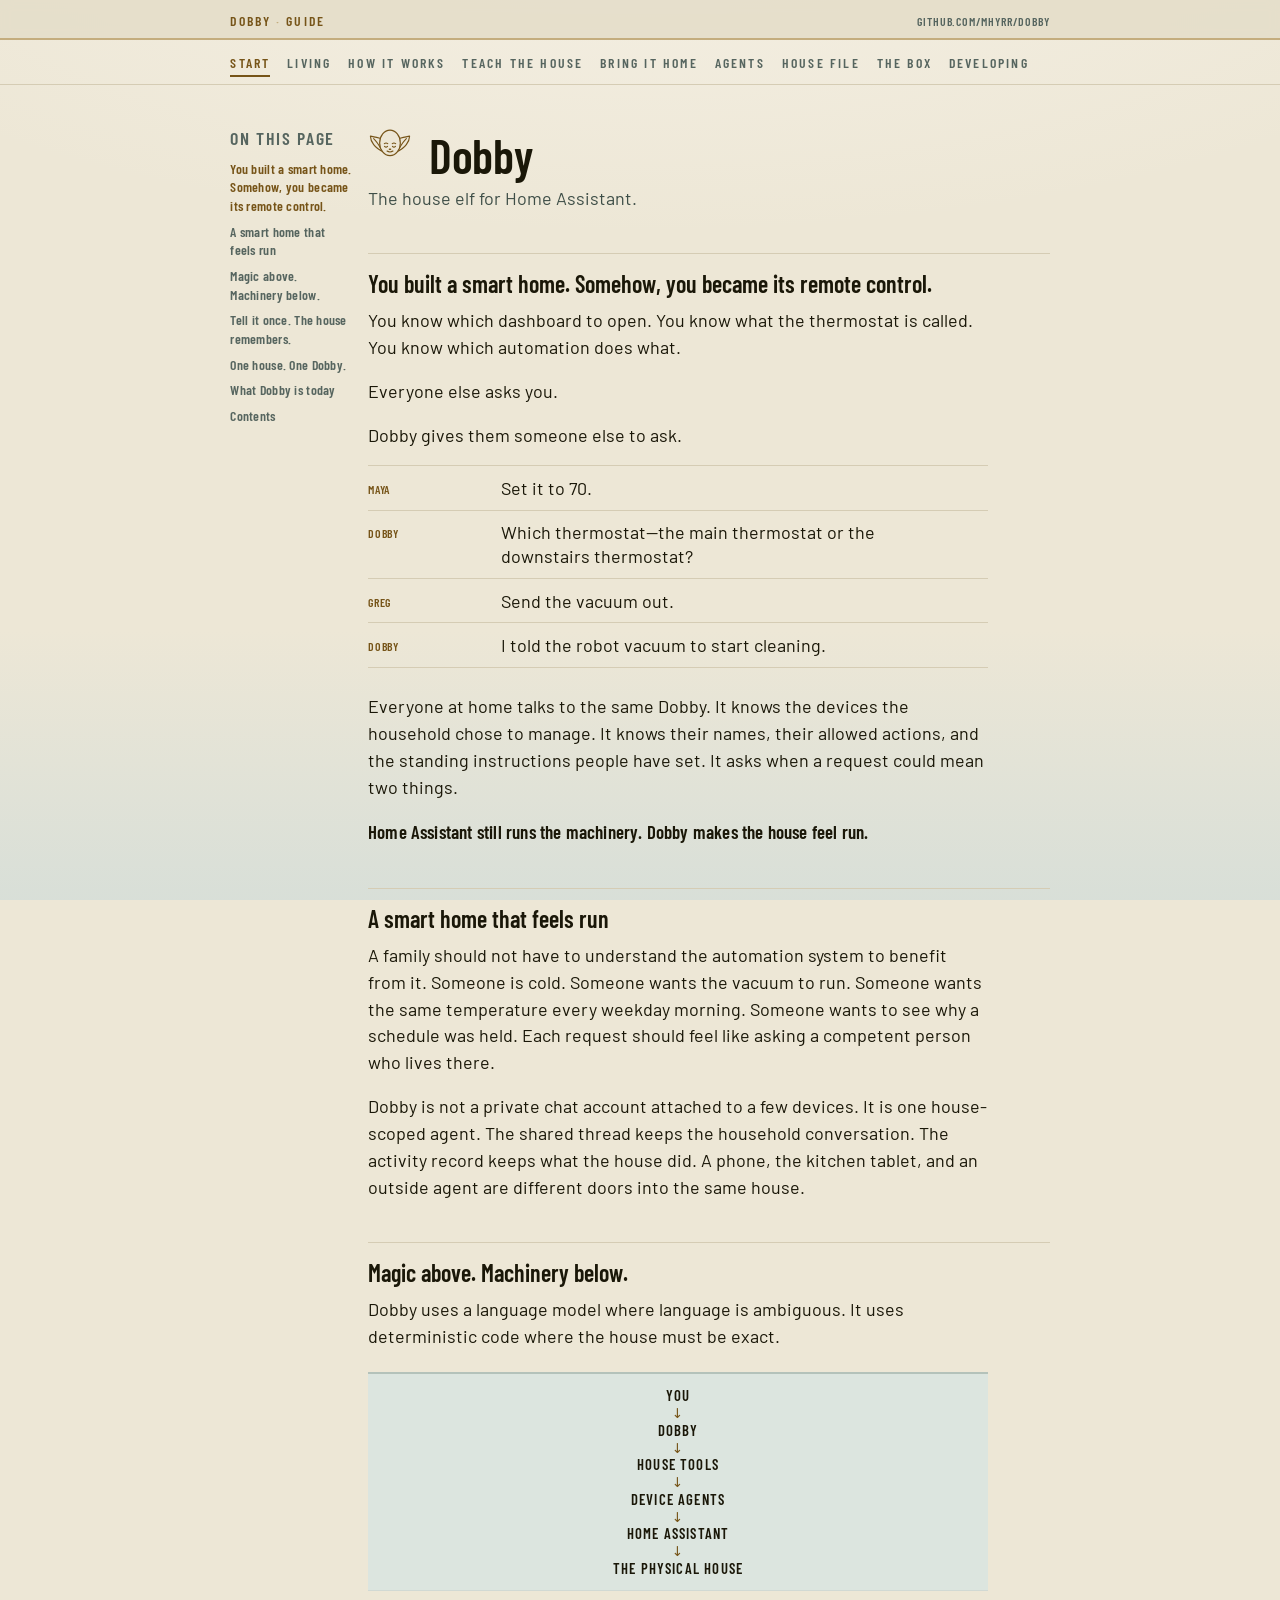
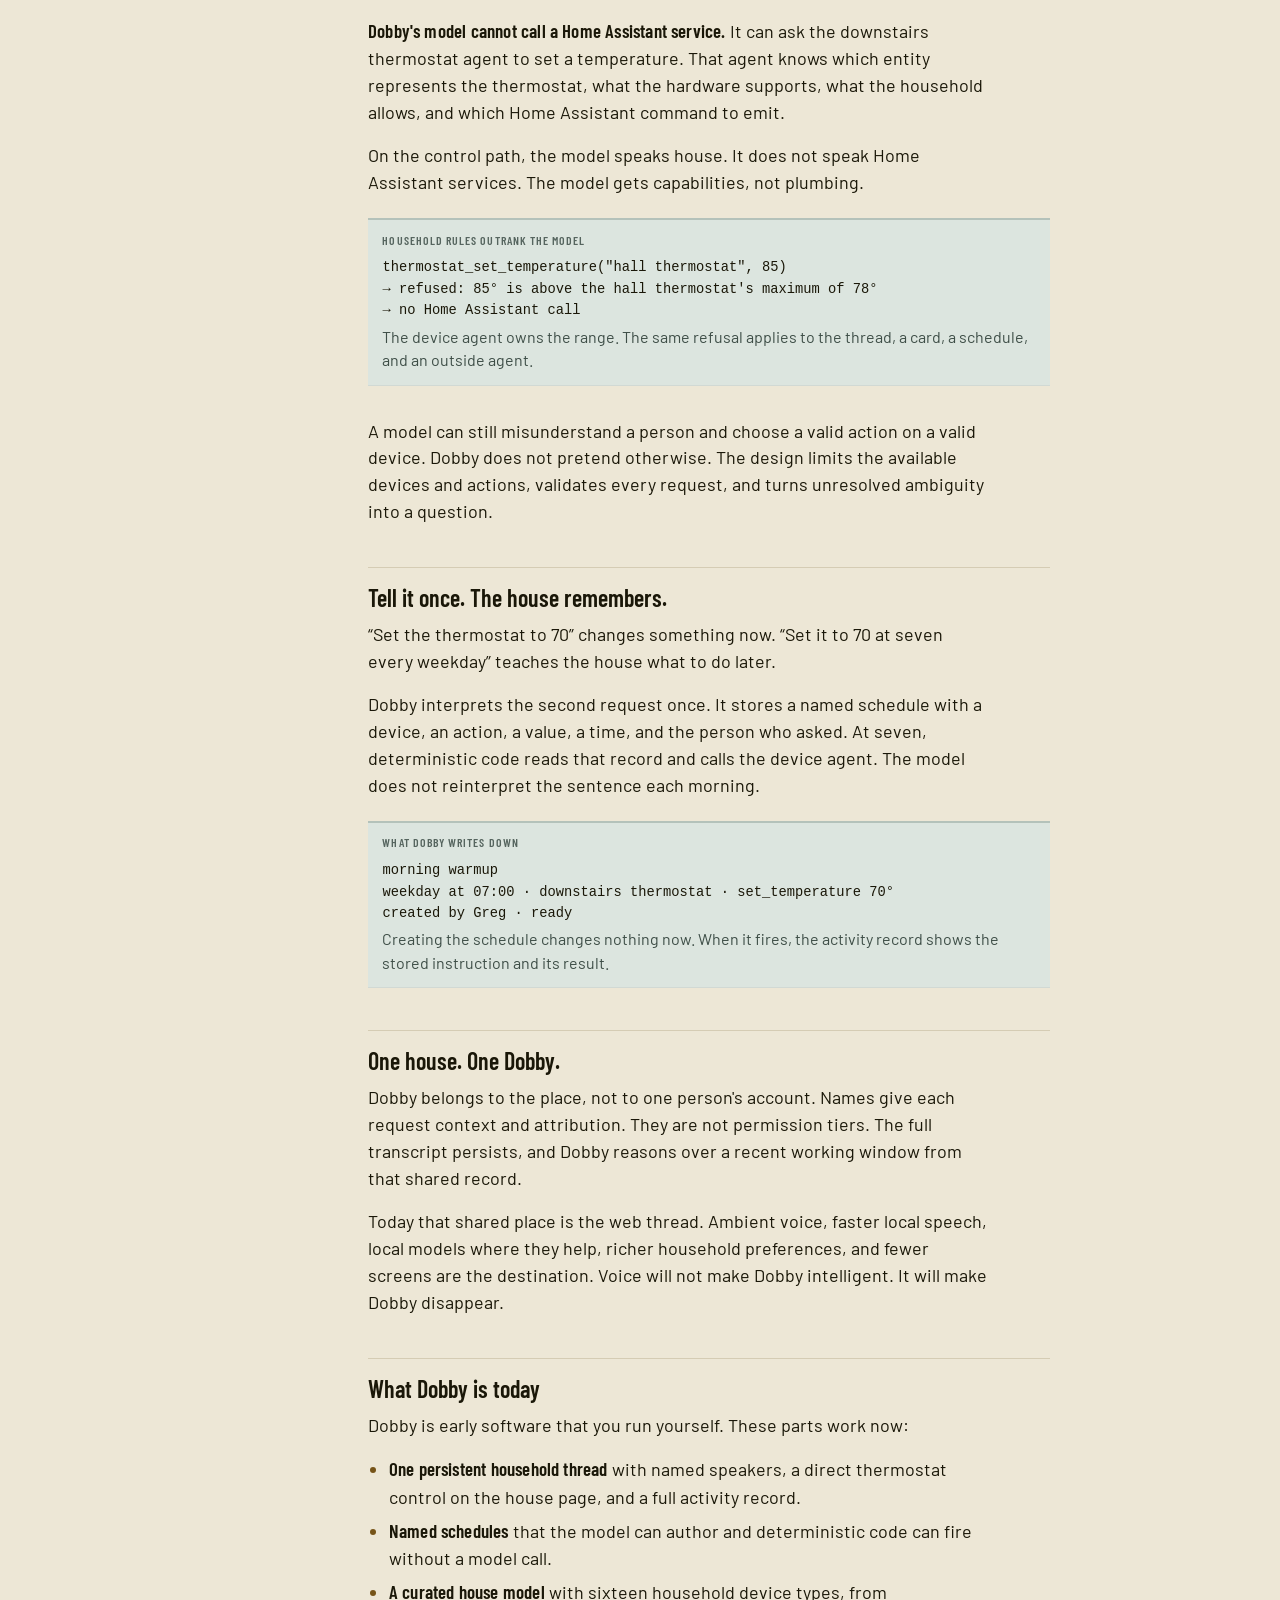
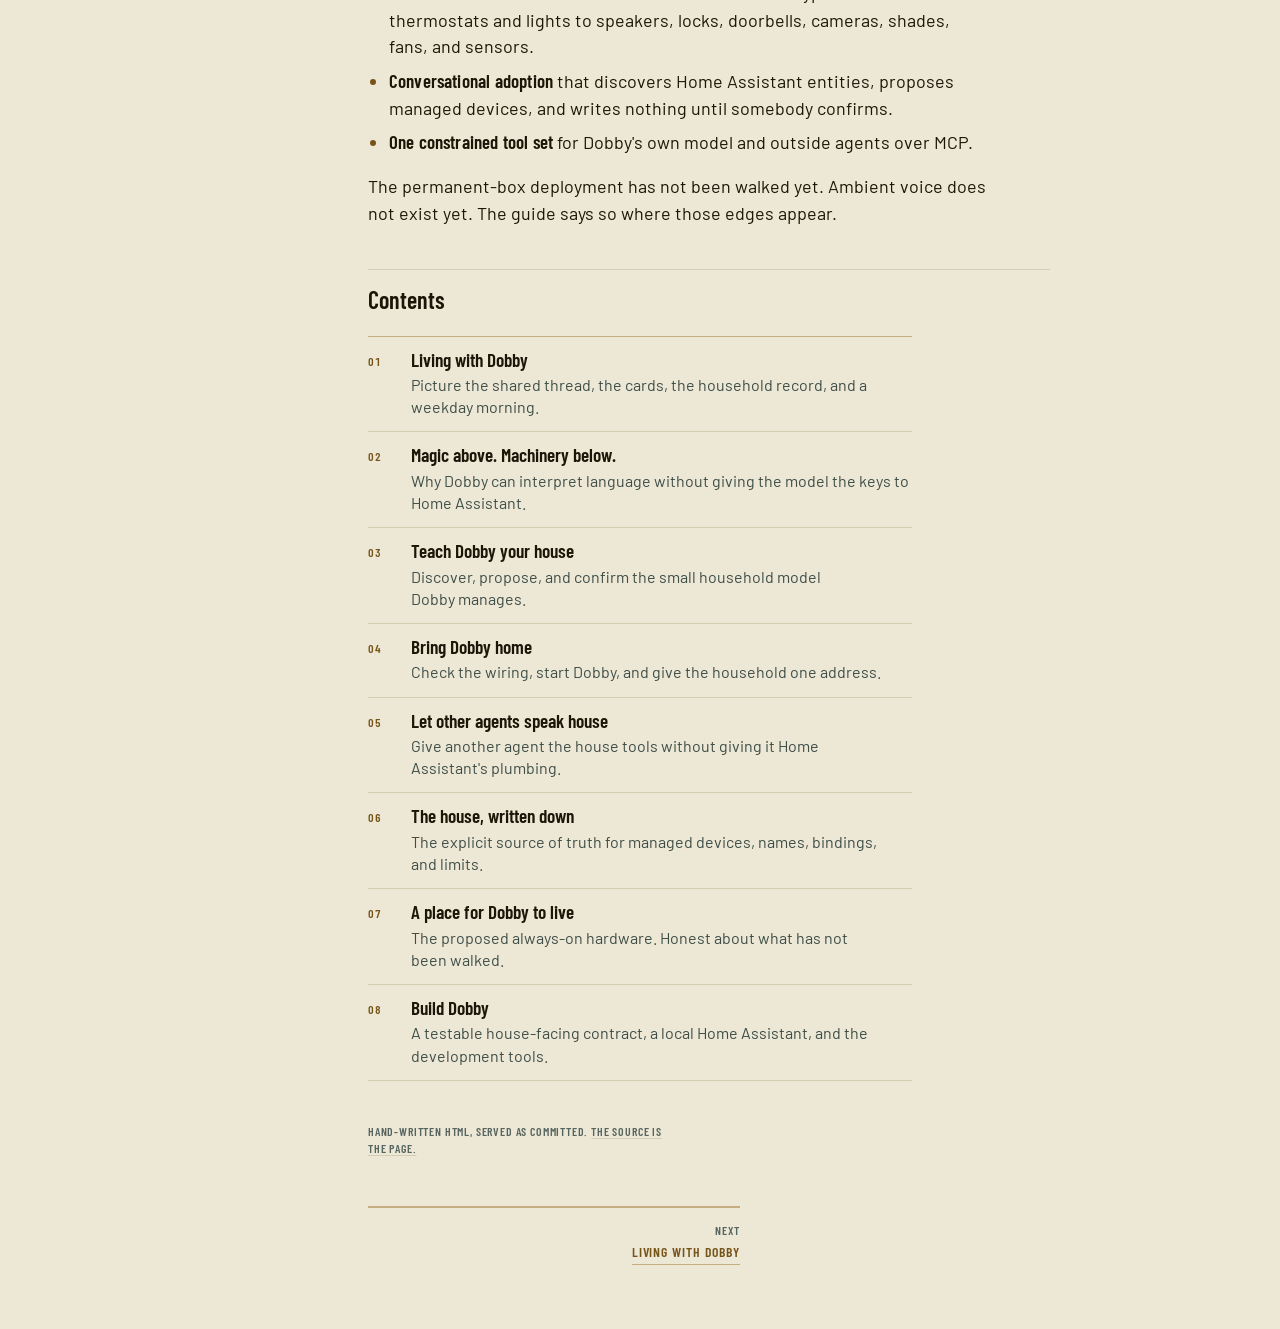
==== commit a694a125: "docs" ====
--- a/docs/index.html
+++ b/docs/index.html
@@ -3,18 +3,18 @@
 <head>
 <meta charset="utf-8">
 <meta name="viewport" content="width=device-width, initial-scale=1">
-<title>Dobby · Guide</title>
-<meta name="description" content="A house elf for your Home Assistant. Anyone at home can ask it for things in plain words, and it does them. How to set it up and live with it.">
+<title>Dobby · The house elf for Home Assistant</title>
+<meta name="description" content="Dobby gives everyone at home one shared household agent, with Home Assistant running the machinery underneath.">
 <link rel="icon" href="favicon.svg" type="image/svg+xml">
 <link rel="stylesheet" href="dobby.css">
 </head>
 <body>
 <!--
 DIRECTION · seed 8ac72cfd
-THESIS: A user's guide that proves itself the way the board does — every section with an outcome ends on the instrument's own face, a word on a flap or the literal line the terminal printed — and refuses the docs-site default of a sidebar, a search box and a hero.
+THESIS: Sell the magic. Prove the machinery. Household situations come first. Every promise with a visible consequence ends on the instrument's own face.
 OWN-WORLD: The departure board, read rather than operated: bronze plate, cool enamel flap cards, brass rules; Barlow for what a person reads, Barlow Condensed for the instrument talking; five state colours and nowhere else; square corners. Dark is the board at night; light is the printed manual on cream enamel.
-STORY: A person with a Home Assistant installs Dobby, describes their house, talks to it, grows it, sends their own agent at it — and at every step knows what they should see, so they never take the guide's word for it.
-FIRST VIEWPORT: Plate "Dobby · Guide" on a brass rule; the chapter rail; the mark beside "Dobby" at 3rem; the lede; the contents sheet. Signature interaction: a proof's flap lands on its word (420ms, ease-out) the first time it scrolls into view.
+STORY: A person with a Home Assistant sees what a house-scoped agent changes, learns why the design is bounded, then brings it home and opens the machinery.
+FIRST VIEWPORT: Plate "Dobby · Guide" on a brass rule; the chapter rail; the mark beside "Dobby" at 3rem; the category, the human problem, and the first household exchange. Signature interaction: a proof's flap lands on its word (420ms, ease-out) the first time it scrolls into view.
 FORM: The Ledger of Proofs — candidate 6 of 7, the roll. Code-led.
 FINISH: unreviewed and undocumented is unfinished; this build ends with the finish review, the verdict, and DESIGN.md
 -->
@@ -27,13 +27,13 @@
 
 <nav class="rail band" aria-label="Chapters">
   <a href="index.html" aria-current="page">Start</a>
+  <a href="living.html">Living</a>
+  <a href="how-it-works.html">How it works</a>
+  <a href="growing.html">Teach the house</a>
+  <a href="running.html">Bring it home</a>
+  <a href="agents.html">Agents</a>
   <a href="house.html">House file</a>
-  <a href="running.html">Running</a>
   <a href="box.html">The box</a>
-  <a href="living.html">Living</a>
-  <a href="growing.html">Growing</a>
-  <a href="agents.html">Your agent</a>
-  <a href="how-it-works.html">How it works</a>
   <a href="developing.html">Developing</a>
 </nav>
 
@@ -62,98 +62,95 @@
       </svg>
       <h1>Dobby</h1>
     </div>
-    <p class="lede">A house elf for your Home Assistant. Anyone at home can ask it for things in plain words, and it does them.</p>
+    <p class="lede">The house elf for Home Assistant.</p>
 
-    <p>You set up Home Assistant. The rest of the house asks you to change the thermostat. Dobby gives them someone else to ask: one shared thread, always open, with a housemate in it who runs things. "Set it to 70." "Make it cozy." "Send the vacuum out." "I want it at 70 by eight on weekdays." Dobby does what you said, says what it did, and asks when it is not sure.</p>
+    <h2 id="remote-control">You built a smart home. Somehow, you became its remote control.</h2>
+    <p>You know which dashboard to open. You know what the thermostat is called. You know which automation does what.</p>
+    <p>Everyone else asks you.</p>
+    <p>Dobby gives them someone else to ask.</p>
 
-    <p>What that gets you, on top of a working Home Assistant:</p>
-    <ul>
-      <li><strong>Anyone at home can run the house.</strong> Kids included. No app to learn, no dashboard, no automation editor. The kitchen tablet and every phone open the same thread, and whoever speaks, their name goes on what changed. When somebody turns the heat up, the thread says who.</li>
-      <li><strong>It keeps its word.</strong> Say "70 by eight on weekdays" once and it happens at eight on weekdays, with no AI in the loop, so it happens when the model is down too. And "set to 70" means exactly that: the thermostat took the command. Dobby never tells you the room is warm. The board shows you that, when Home Assistant reports it. You stop checking.</li>
-      <li><strong>It asks before it guesses.</strong> Two thermostats and you said "the thermostat"? It asks which. A device it does not have, it says so. A number the house does not allow, it declines and gives you the reason. Nothing happens to your house that nobody asked for.</li>
-      <li><strong>Setup is a conversation.</strong> Tell Dobby what you have, and it finds the devices in Home Assistant and proposes them. One yes adopts the lot. Or point Claude Code, or any MCP client, at Dobby and let the AI you already use do it.</li>
+    <ul class="thread">
+      <li><span class="who">Maya</span><p class="say">Set it to 70.</p></li>
+      <li><span class="who">Dobby</span><p class="say">Which thermostat—the main thermostat or the downstairs thermostat?</p></li>
+      <li><span class="who">Greg</span><p class="say">Send the vacuum out.</p></li>
+      <li><span class="who">Dobby</span><p class="say">I told the robot vacuum to start cleaning.</p></li>
     </ul>
 
-    <p>You describe the house in one file and give Dobby a voice in another. Home Assistant keeps running the devices. Dobby runs the house.</p>
+    <p>Everyone at home talks to the same Dobby. It knows the devices the household chose to manage. It knows their names, their allowed actions, and the standing instructions people have set. It asks when a request could mean two things.</p>
+    <p><strong>Home Assistant still runs the machinery. Dobby makes the house feel run.</strong></p>
+
+    <h2 id="run">A smart home that feels run</h2>
+    <p>A family should not have to understand the automation system to benefit from it. Someone is cold. Someone wants the vacuum to run. Someone wants the same temperature every weekday morning. Someone wants to see why a schedule was held. Each request should feel like asking a competent person who lives there.</p>
+    <p>Dobby is not a private chat account attached to a few devices. It is one house-scoped agent. The shared thread keeps the household conversation. The activity record keeps what the house did. A phone, the kitchen tablet, and an outside agent are different doors into the same house.</p>
+
+    <h2 id="machinery">Magic above. Machinery below.</h2>
+    <p>Dobby uses a language model where language is ambiguous. It uses deterministic code where the house must be exact.</p>
+
+    <ol class="architecture" aria-label="A request travels from a person through Dobby and the deterministic device layer to Home Assistant and the physical house">
+      <li>you</li>
+      <li>Dobby</li>
+      <li>house tools</li>
+      <li>device agents</li>
+      <li>Home Assistant</li>
+      <li>the physical house</li>
+    </ol>
+
+    <p><strong>Dobby's model cannot call a Home Assistant service.</strong> It can ask the downstairs thermostat agent to set a temperature. That agent knows which entity represents the thermostat, what the hardware supports, what the household allows, and which Home Assistant command to emit.</p>
+    <p>On the control path, the model speaks house. It does not speak Home Assistant services. The model gets capabilities, not plumbing.</p>
+
+    <div class="proof">
+      <p class="label">Household rules outrank the model</p>
+      <p class="line">thermostat_set_temperature("hall thermostat", 85)
+→ refused: 85° is above the hall thermostat's maximum of 78°
+→ no Home Assistant call</p>
+      <p class="said">The device agent owns the range. The same refusal applies to the thread, a card, a schedule, and an outside agent.</p>
+    </div>
+
+    <p>A model can still misunderstand a person and choose a valid action on a valid device. Dobby does not pretend otherwise. The design limits the available devices and actions, validates every request, and turns unresolved ambiguity into a question.</p>
+
+    <h2 id="remember">Tell it once. The house remembers.</h2>
+    <p>“Set the thermostat to 70” changes something now. “Set it to 70 at seven every weekday” teaches the house what to do later.</p>
+    <p>Dobby interprets the second request once. It stores a named schedule with a device, an action, a value, a time, and the person who asked. At seven, deterministic code reads that record and calls the device agent. The model does not reinterpret the sentence each morning.</p>
+
+    <div class="proof">
+      <p class="label">What Dobby writes down</p>
+      <p class="line">morning warmup
+weekday at 07:00 · downstairs thermostat · set_temperature 70°
+created by Greg · ready</p>
+      <p class="said">Creating the schedule changes nothing now. When it fires, the activity record shows the stored instruction and its result.</p>
+    </div>
+
+    <h2 id="one">One house. One Dobby.</h2>
+    <p>Dobby belongs to the place, not to one person's account. Names give each request context and attribution. They are not permission tiers. The full transcript persists, and Dobby reasons over a recent working window from that shared record.</p>
+    <p>Today that shared place is the web thread. Ambient voice, faster local speech, local models where they help, richer household preferences, and fewer screens are the destination. Voice will not make Dobby intelligent. It will make Dobby disappear.</p>
+
+    <h2 id="today">What Dobby is today</h2>
+    <p>Dobby is early software that you run yourself. These parts work now:</p>
+    <ul>
+      <li><strong>One persistent household thread</strong> with named speakers, a direct thermostat control on the house page, and a full activity record.</li>
+      <li><strong>Named schedules</strong> that the model can author and deterministic code can fire without a model call.</li>
+      <li><strong>A curated house model</strong> with sixteen household device types, from thermostats and lights to speakers, locks, doorbells, cameras, shades, fans, and sensors.</li>
+      <li><strong>Conversational adoption</strong> that discovers Home Assistant entities, proposes managed devices, and writes nothing until somebody confirms.</li>
+      <li><strong>One constrained tool set</strong> for Dobby's own model and outside agents over MCP.</li>
+    </ul>
+    <p>The permanent-box deployment has not been walked yet. Ambient voice does not exist yet. The guide says so where those edges appear.</p>
 
     <h2 id="contents">Contents</h2>
     <ol class="sheet">
-      <li><a href="house.html"><span class="n">01</span><span class="t">The house file</span><span class="d">One YAML file: your devices, your rules, and the box's settings.</span></a></li>
-      <li><a href="running.html"><span class="n">02</span><span class="t">Running it</span><span class="d">Check the wiring, start Dobby, put it on the Wi-Fi as dobby.local.</span></a></li>
-      <li><a href="box.html"><span class="n">03</span><span class="t">An always-on box</span><span class="d">Hardware we propose for a machine in a closet running both. Not yet walked.</span></a></li>
-      <li><a href="living.html"><span class="n">04</span><span class="t">Living with Dobby</span><span class="d">How to talk to it, what it says back, the board, the cards, the admin, schedules.</span></a></li>
-      <li><a href="growing.html"><span class="n">05</span><span class="t">Growing the house</span><span class="d">Four ways to add a device, and the whole house in one conversation.</span></a></li>
-      <li><a href="agents.html"><span class="n">06</span><span class="t">Your own agent</span><span class="d">Mint a token, connect Claude Code, let it do the setup. With a real session.</span></a></li>
-      <li><a href="how-it-works.html"><span class="n">07</span><span class="t">How it works</span><span class="d">The short version: what Dobby can and cannot do, and why you can trust it.</span></a></li>
-      <li><a href="developing.html"><span class="n">08</span><span class="t">Developing</span><span class="d">A local Home Assistant with fake devices, the tests, and Tidewave.</span></a></li>
+      <li><a href="living.html"><span class="n">01</span><span class="t">Living with Dobby</span><span class="d">Picture the shared thread, the cards, the household record, and a weekday morning.</span></a></li>
+      <li><a href="how-it-works.html"><span class="n">02</span><span class="t">Magic above. Machinery below.</span><span class="d">Why Dobby can interpret language without giving the model the keys to Home Assistant.</span></a></li>
+      <li><a href="growing.html"><span class="n">03</span><span class="t">Teach Dobby your house</span><span class="d">Discover, propose, and confirm the small household model Dobby manages.</span></a></li>
+      <li><a href="running.html"><span class="n">04</span><span class="t">Bring Dobby home</span><span class="d">Check the wiring, start Dobby, and give the household one address.</span></a></li>
+      <li><a href="agents.html"><span class="n">05</span><span class="t">Let other agents speak house</span><span class="d">Give another agent the house tools without giving it Home Assistant's plumbing.</span></a></li>
+      <li><a href="house.html"><span class="n">06</span><span class="t">The house, written down</span><span class="d">The explicit source of truth for managed devices, names, bindings, and limits.</span></a></li>
+      <li><a href="box.html"><span class="n">07</span><span class="t">A place for Dobby to live</span><span class="d">The proposed always-on hardware. Honest about what has not been walked.</span></a></li>
+      <li><a href="developing.html"><span class="n">08</span><span class="t">Build Dobby</span><span class="d">A testable house-facing contract, a local Home Assistant, and the development tools.</span></a></li>
     </ol>
-
-    <h2 id="need">What you need</h2>
-    <ul>
-      <li><strong>A Home Assistant you can reach</strong>, and a long-lived access token. In HA: your profile → <span class="arg">Security</span> → <span class="arg">Long-lived access tokens</span>. It is shown once. Copy it straight into your environment.</li>
-      <li><strong>Elixir 1.18 or later, and PostgreSQL.</strong> <code>mix setup</code> installs the rest.</li>
-      <li><strong>A model API key.</strong> An Anthropic key works out of the box. <code>system.model</code> in the house file switches to any other provider.</li>
-      <li><strong>mDNS</strong>, so the house can open <span class="arg">dobby.local</span>. macOS has it. On Linux, install Avahi (<code>avahi-daemon</code> and <code>avahi-utils</code>).</li>
-    </ul>
-
-    <h2 id="five-minutes">The five-minute path</h2>
-    <p>Clone, set up, copy the example house file, and edit it. The example has a comment on every line you might change.</p>
-<pre><code>git clone https://github.com/mhyrr/dobby.git &amp;&amp; cd dobby
-mix setup
-cp config/homes/example.yaml config/homes/my-house.yaml
-<span class="c"># edit it: your HA's address, your devices</span></code></pre>
-
-    <p>Export the credentials, then check the wiring before you trust it with an evening.</p>
-<pre><code>export DOBBY_HA_URL=http://homeassistant.local:8123
-export DOBBY_HA_TOKEN=...
-export ANTHROPIC_API_KEY=...
-
-DOBBY_HOME_MANIFEST=config/homes/my-house.yaml mix dobby.ha.verify</code></pre>
-
-    <div class="proof">
-      <p class="label">What you should see</p>
-      <p class="line">[info] connected to Home Assistant 2026.8.2 at http://homeassistant.local:8123
-home "my-house" with 2 device(s)
-
-%{
-  id: "light:living_room",
-  name: "living room light",
-  type: :light,
-  available: true,
-  power: :on,
-  brightness_percent: 71
-}
-%{
-  id: "thermostat:hall",
-  name: "hall thermostat",
-  type: :thermostat,
-  available: true,
-  target_temperature_f: 70,
-  min_temperature_f: 60,
-  max_temperature_f: 78,
-  current_temperature_f: 72,
-  hvac_mode: :cool
-}
-
-initial state sync: ok</p>
-      <p class="said">Every device <b>available: true</b> with readings. If one stays unavailable, its entity id is wrong, and the task names it.</p>
-    </div>
-
-    <p>Start it and open it.</p>
-<pre><code>DOBBY_HOME_MANIFEST=config/homes/my-house.yaml mix phx.server</code></pre>
-
-    <div class="proof">
-      <p class="label">What you should see</p>
-      <div class="row"><span class="name">hall thermostat</span><span class="val">70°</span><span class="st flap" data-st="acting">Cooling</span></div>
-      <div class="row"><span class="name">living room light</span><span class="val">71%</span><span class="st flap" data-st="set">Set</span></div>
-      <div class="row"><span class="name">office printer</span><span class="val"></span><span class="st flap" data-st="acting">Awake</span></div>
-      <p class="said">At <span class="arg">http://localhost:4000/</span>: your devices on the board, each with a reading and a word, and the thread below. For a moment after boot a device reads <span class="arg">NOT KNOWN</span>. The first sync from Home Assistant fills it in.</p>
-    </div>
 
     <p class="colophon">Hand-written HTML, served as committed. <a href="https://github.com/mhyrr/dobby/tree/main/docs">The source is the page.</a></p>
 
     <nav class="foot" aria-label="Next chapter">
-      <a class="next" href="house.html"><small>Next</small>The house file</a>
+      <a class="next" href="living.html"><small>Next</small>Living with Dobby</a>
     </nav>
   </article>
 </main>
--- a/docs/dobby.css
+++ b/docs/dobby.css
@@ -435,6 +435,42 @@
   color: var(--st-set);
 }
 
+/* The whole request path, small enough to hold in one look. It is a diagram,
+   not a code sample, so it does not get the copy affordance that JS adds to
+   every pre. */
+.architecture {
+  max-width: var(--measure);
+  margin: 1.35rem 0 1.6rem;
+  padding: 0.8rem 1rem;
+  list-style: none;
+  background: var(--flap);
+  border-top: 2px solid var(--flap-edge);
+  border-bottom: 1px solid var(--seam);
+  text-align: center;
+}
+
+.architecture li {
+  margin: 0;
+  font-family: var(--cond);
+  font-size: 0.92rem;
+  font-weight: 600;
+  line-height: 1.25;
+  letter-spacing: 0.08em;
+  text-transform: uppercase;
+  color: var(--ink);
+}
+
+.architecture li + li::before {
+  content: "\2193";
+  display: block;
+  margin: 0.08rem 0;
+  color: var(--brass);
+  font-family: var(--body);
+  font-size: 0.85rem;
+  font-weight: 400;
+  line-height: 1;
+}
+
 .copy {
   position: absolute;
   top: 0.45rem;
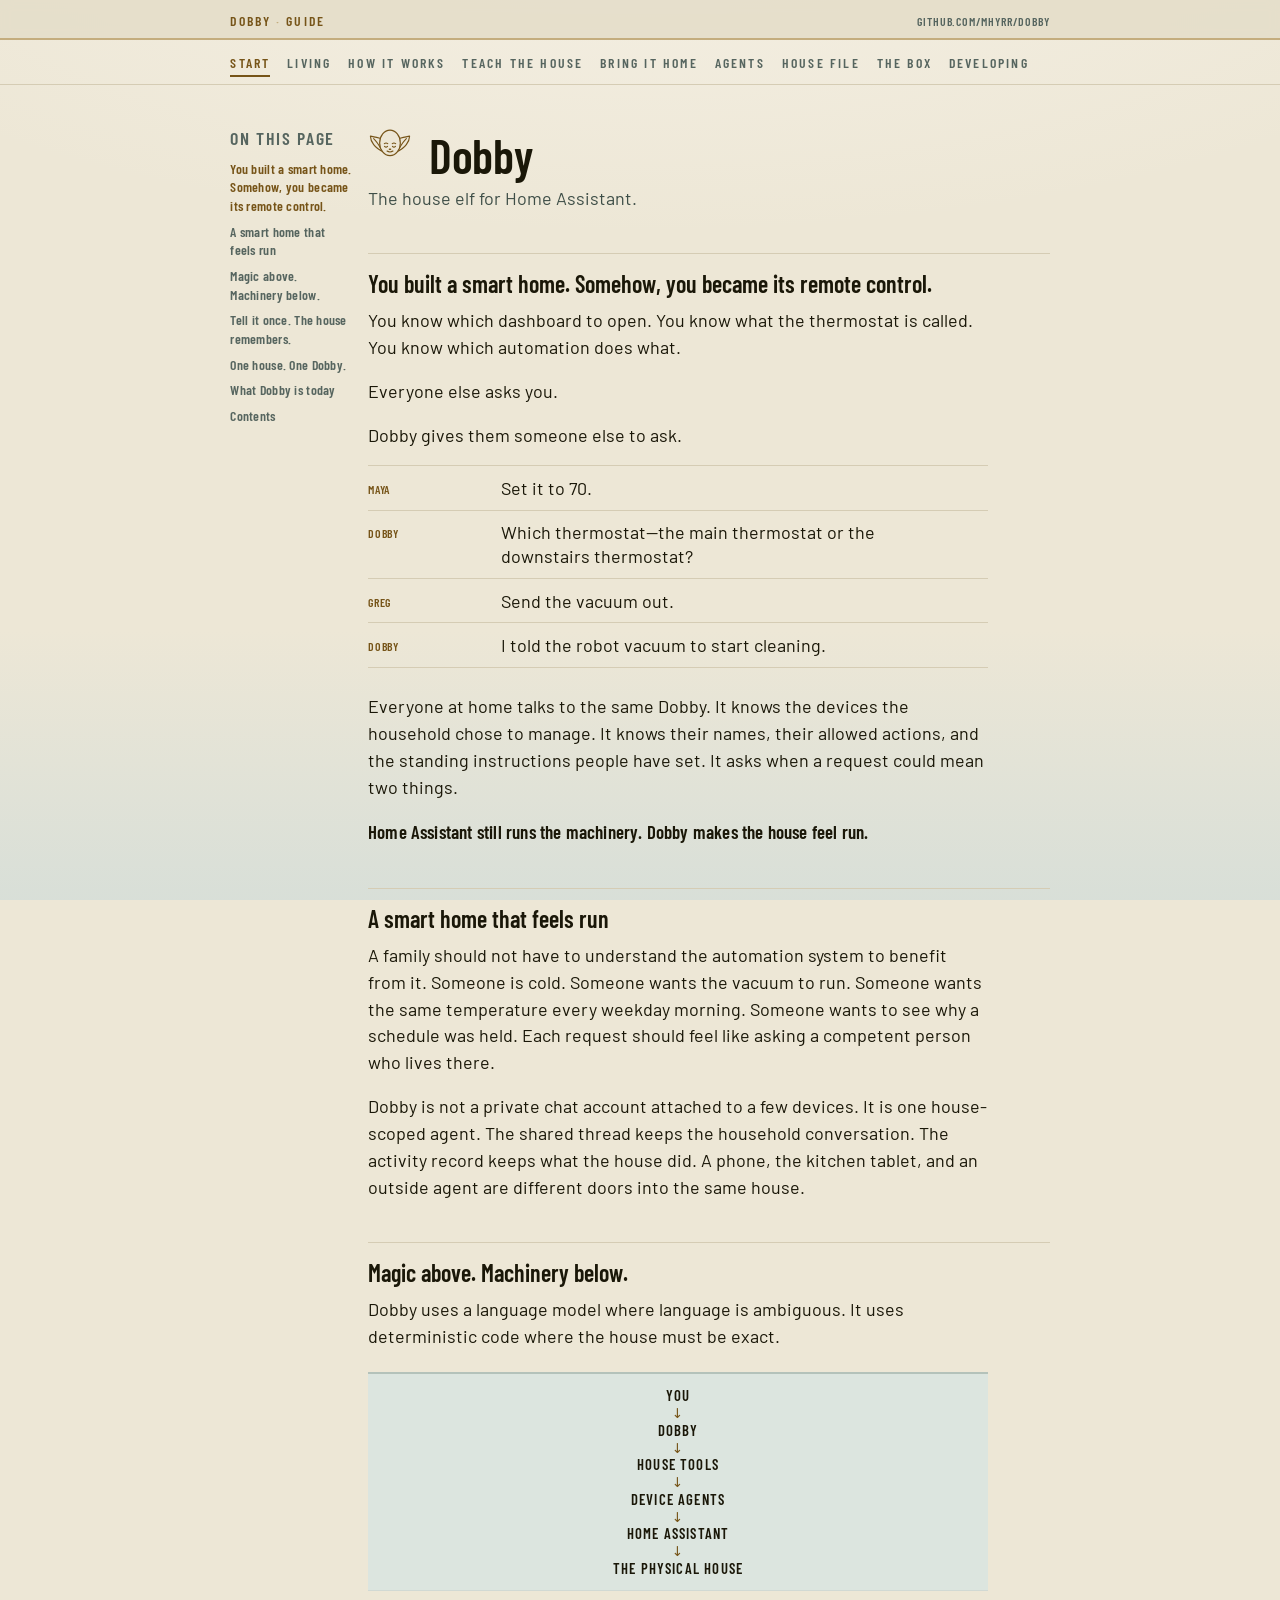
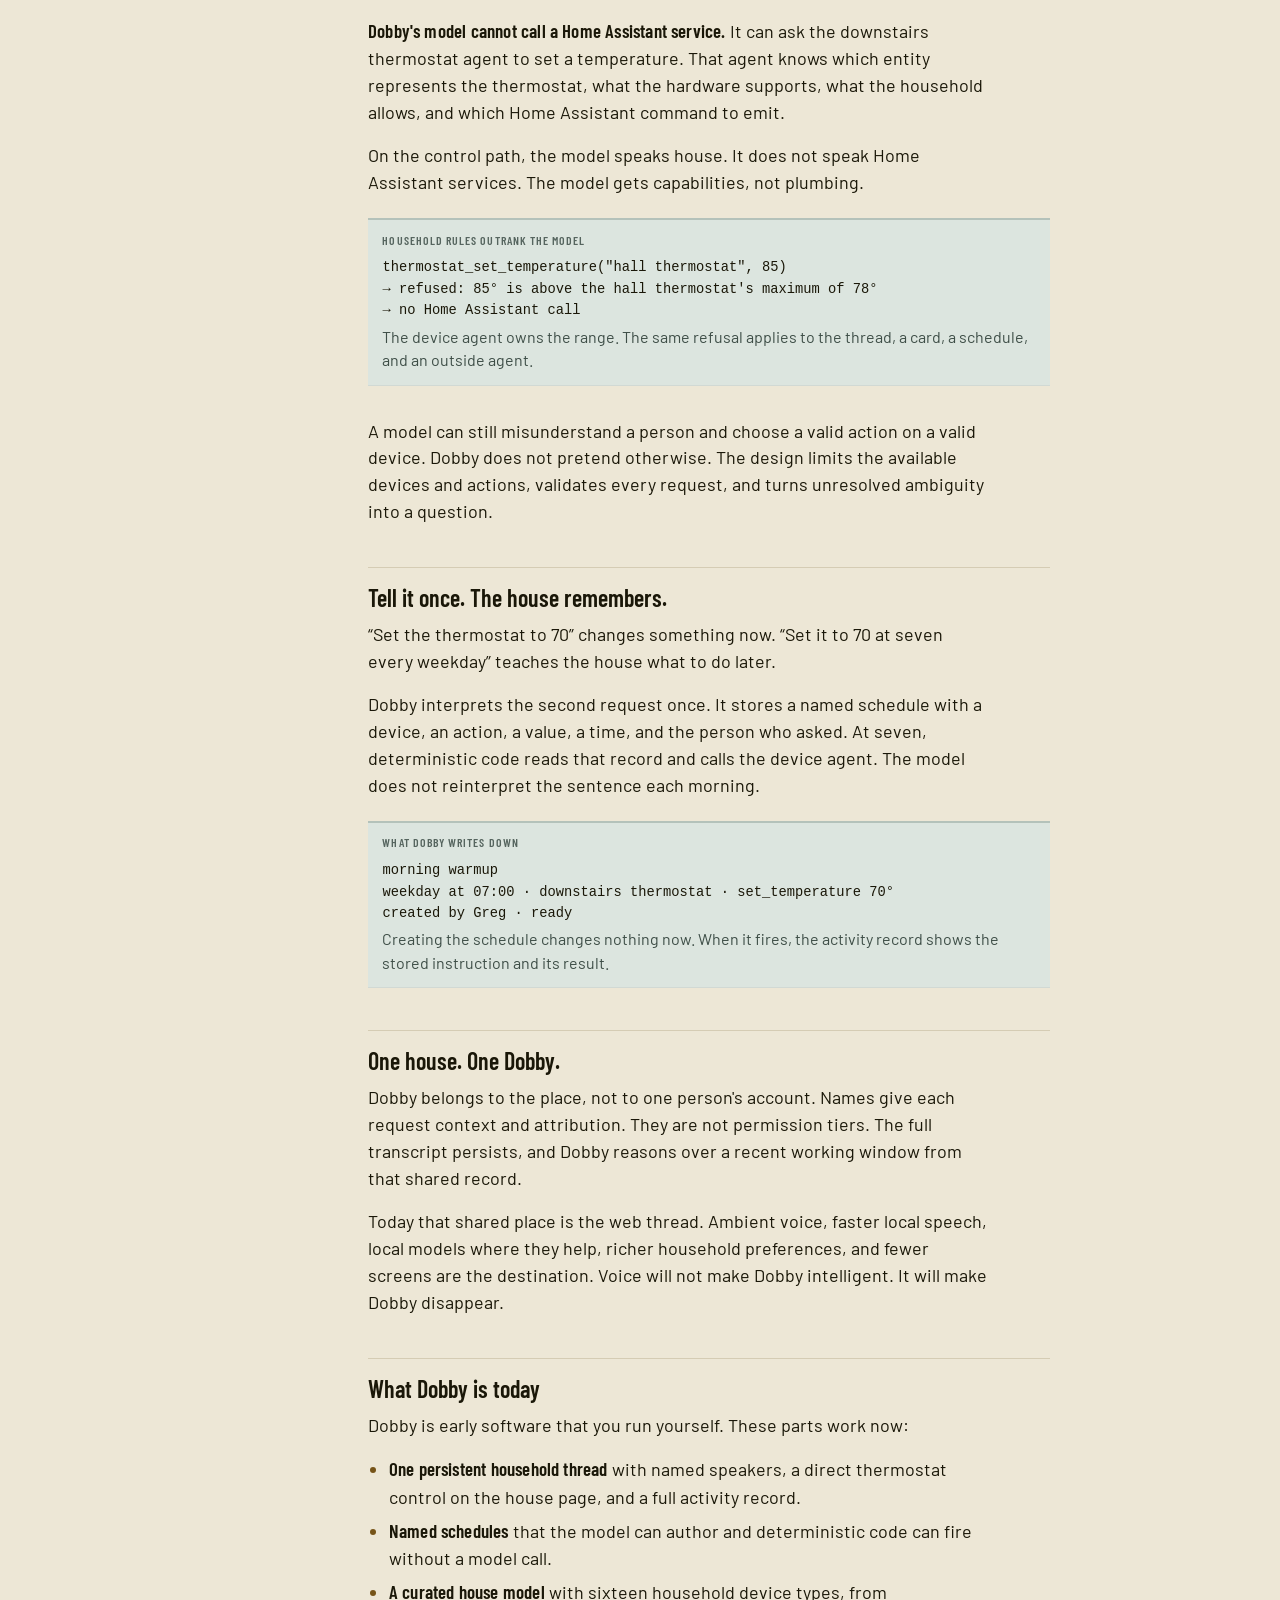
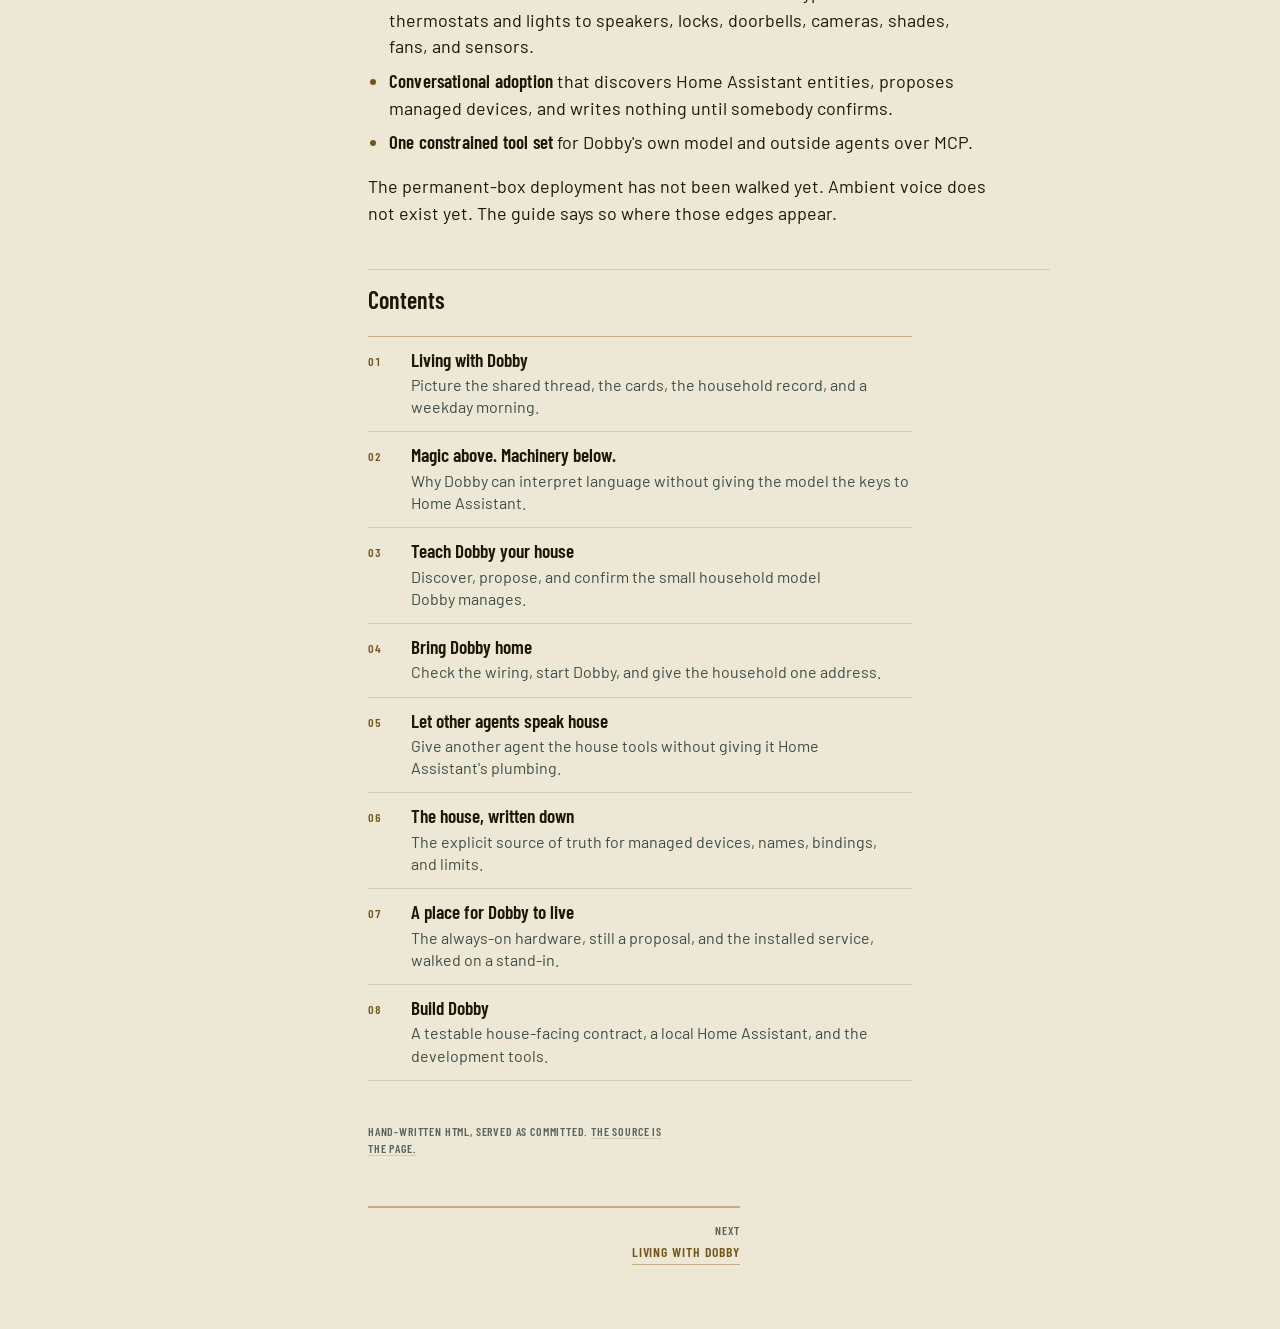
==== commit 16ec4d0a: "The box page is a walk, not a proposal: the installed service as it ran on 2026-09-04" ====
--- a/docs/index.html
+++ b/docs/index.html
@@ -143,7 +143,7 @@
       <li><a href="running.html"><span class="n">04</span><span class="t">Bring Dobby home</span><span class="d">Check the wiring, start Dobby, and give the household one address.</span></a></li>
       <li><a href="agents.html"><span class="n">05</span><span class="t">Let other agents speak house</span><span class="d">Give another agent the house tools without giving it Home Assistant's plumbing.</span></a></li>
       <li><a href="house.html"><span class="n">06</span><span class="t">The house, written down</span><span class="d">The explicit source of truth for managed devices, names, bindings, and limits.</span></a></li>
-      <li><a href="box.html"><span class="n">07</span><span class="t">A place for Dobby to live</span><span class="d">The proposed always-on hardware. Honest about what has not been walked.</span></a></li>
+      <li><a href="box.html"><span class="n">07</span><span class="t">A place for Dobby to live</span><span class="d">The always-on hardware, still a proposal, and the installed service, walked on a stand-in.</span></a></li>
       <li><a href="developing.html"><span class="n">08</span><span class="t">Build Dobby</span><span class="d">A testable house-facing contract, a local Home Assistant, and the development tools.</span></a></li>
     </ol>
 
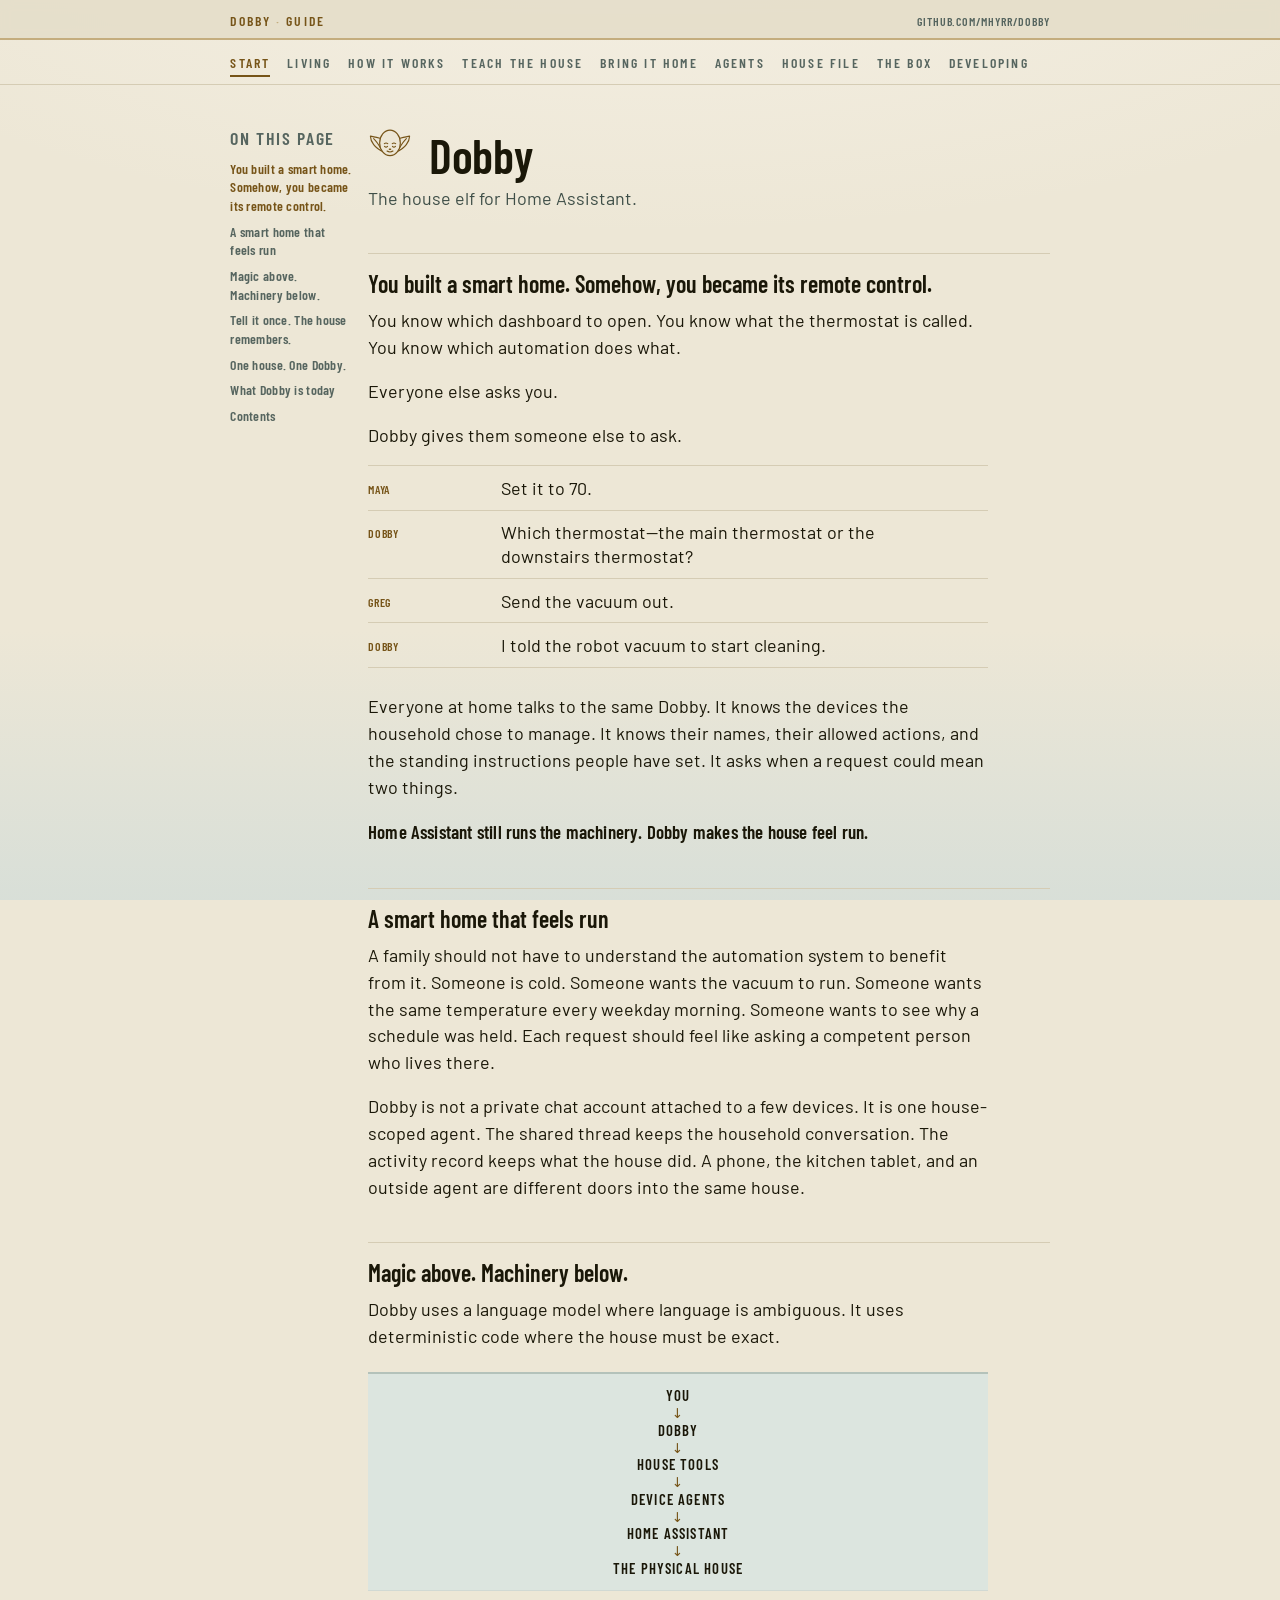
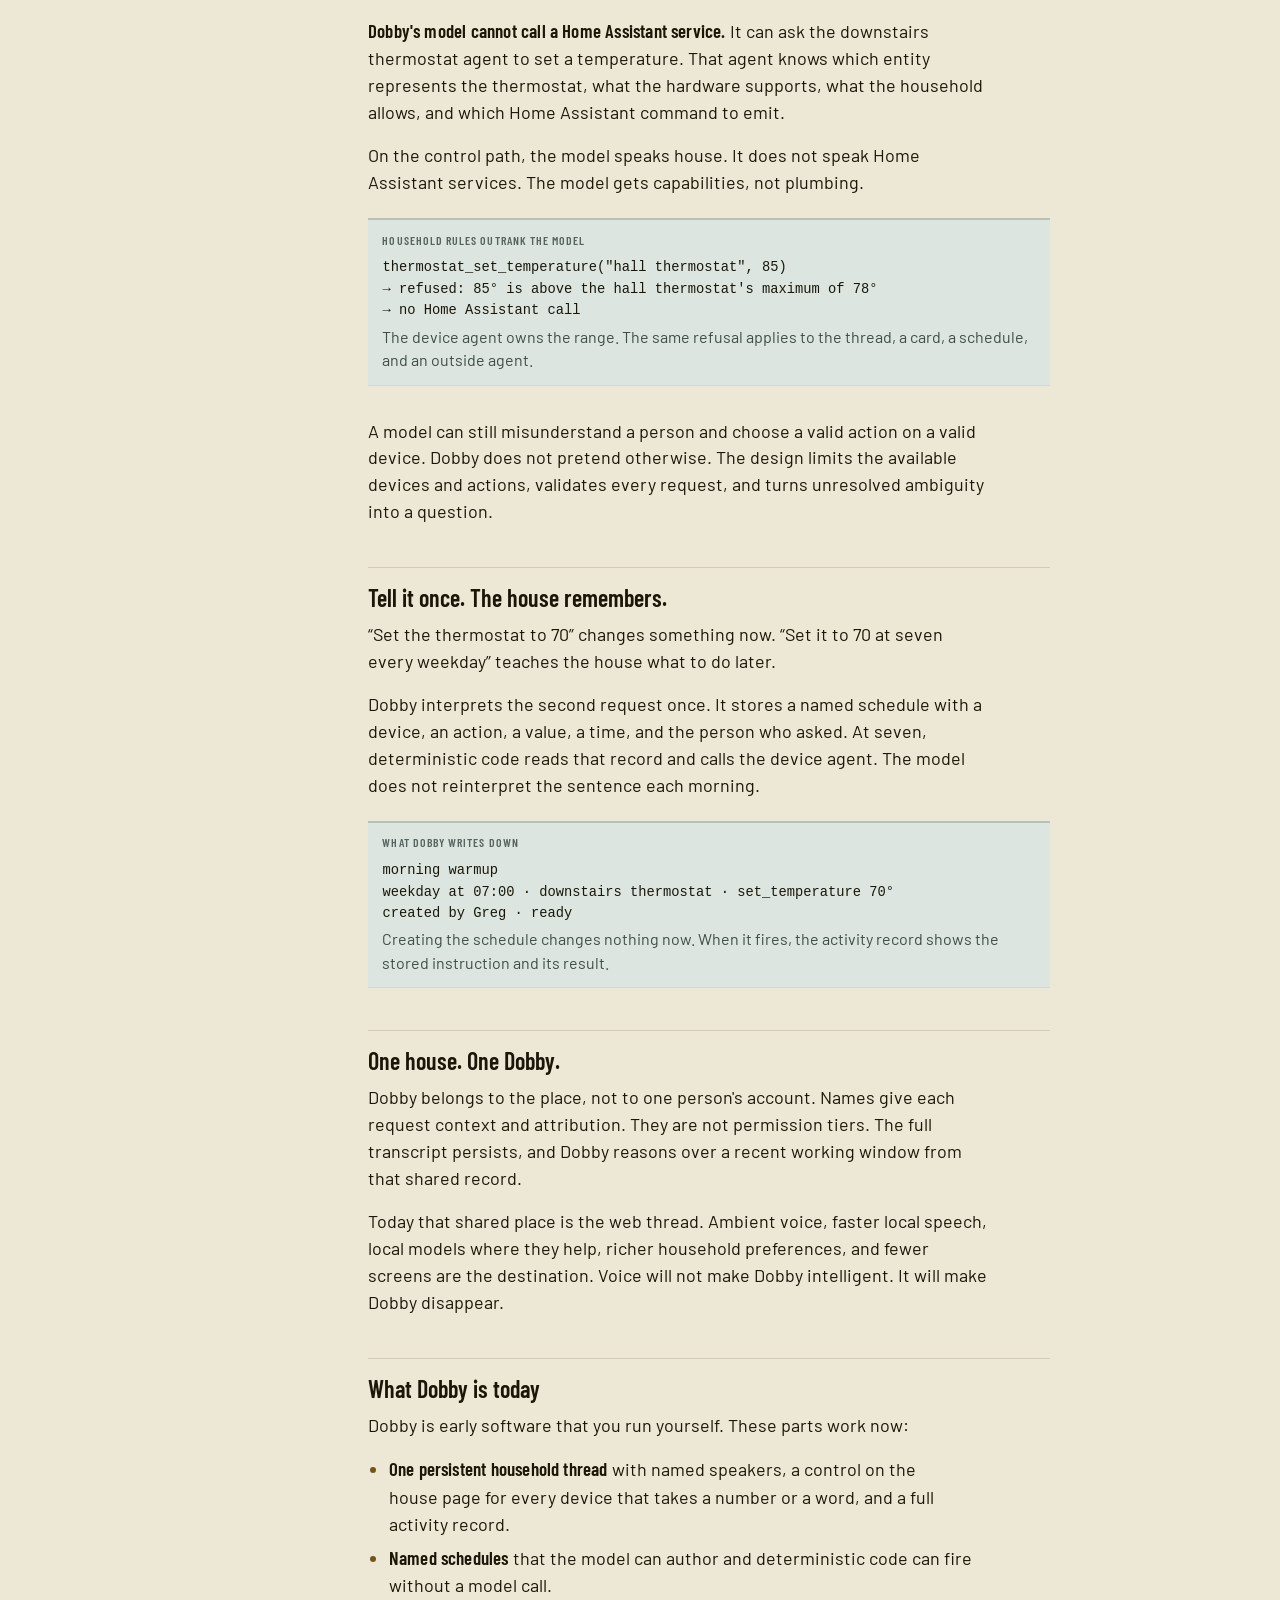
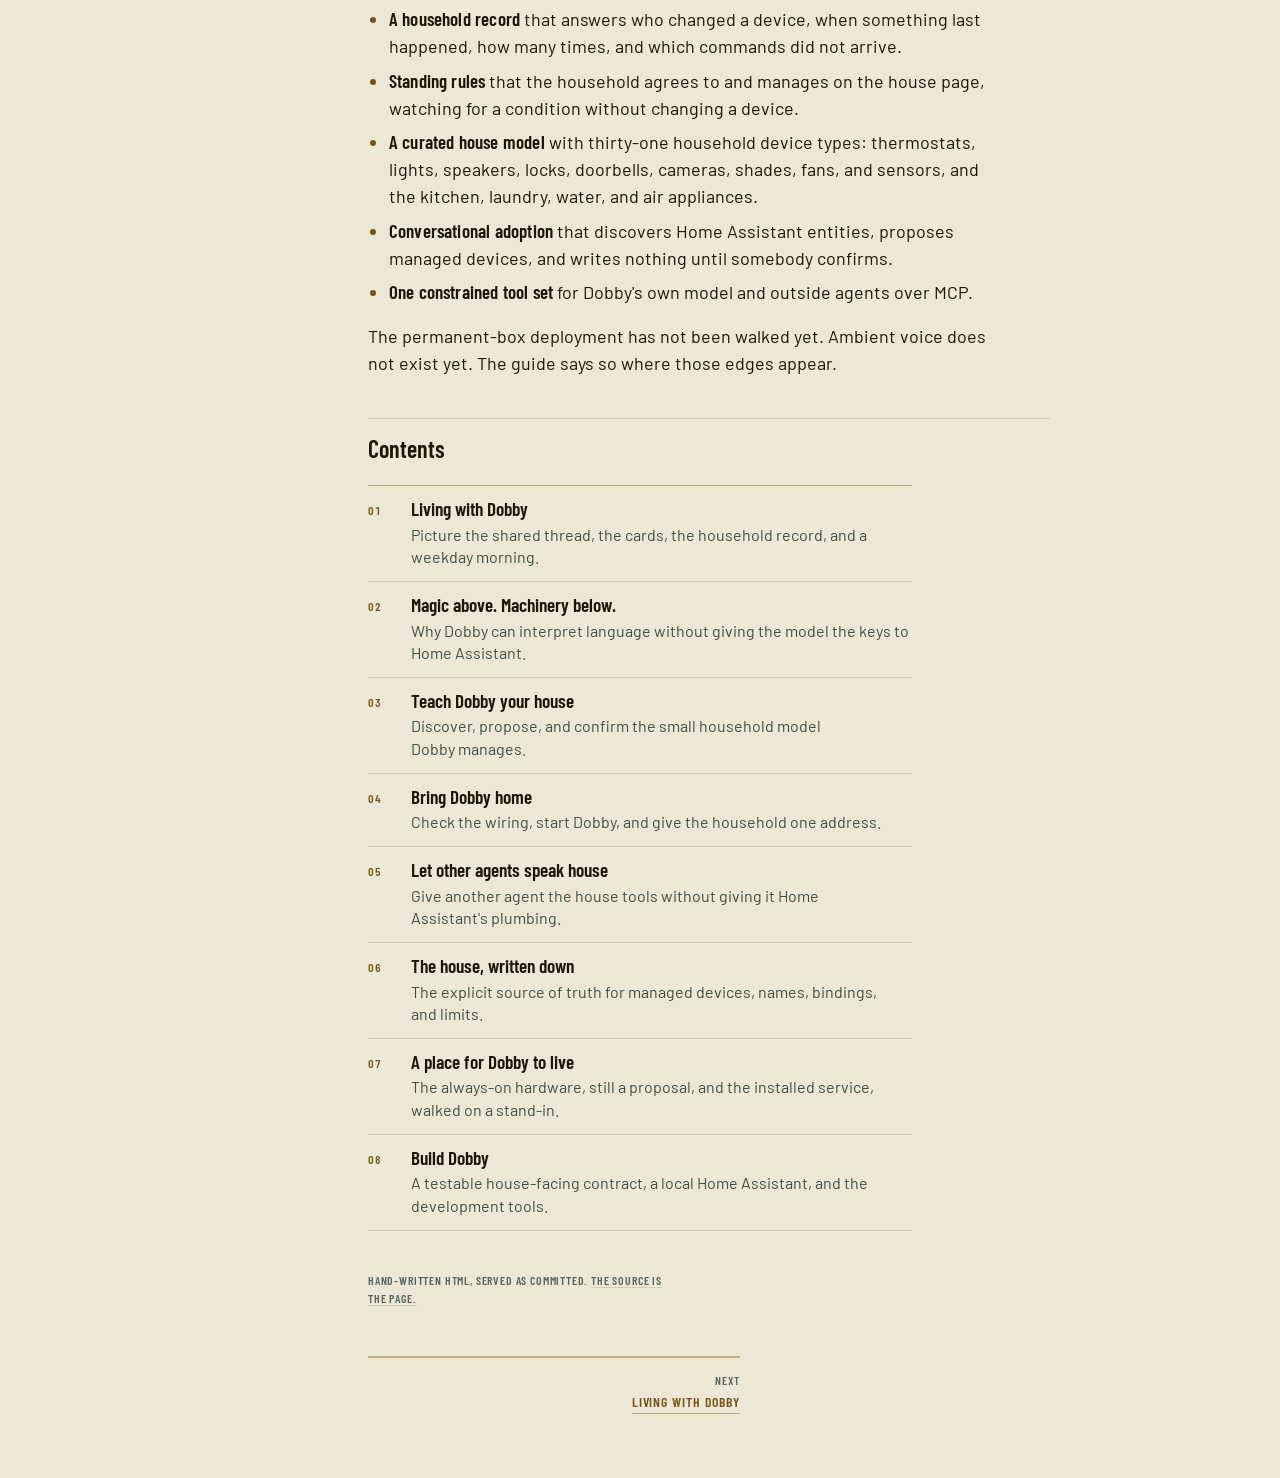
==== commit 762ef7f1: "The guide describes 0.2.0 Thirty-one device types, a control on every card that takes a number or a " ====
--- a/docs/index.html
+++ b/docs/index.html
@@ -127,9 +127,11 @@
     <h2 id="today">What Dobby is today</h2>
     <p>Dobby is early software that you run yourself. These parts work now:</p>
     <ul>
-      <li><strong>One persistent household thread</strong> with named speakers, a direct thermostat control on the house page, and a full activity record.</li>
+      <li><strong>One persistent household thread</strong> with named speakers, a control on the house page for every device that takes a number or a word, and a full activity record.</li>
       <li><strong>Named schedules</strong> that the model can author and deterministic code can fire without a model call.</li>
-      <li><strong>A curated house model</strong> with sixteen household device types, from thermostats and lights to speakers, locks, doorbells, cameras, shades, fans, and sensors.</li>
+      <li><strong>A household record</strong> that answers who changed a device, when something last happened, how many times, and which commands did not arrive.</li>
+      <li><strong>Standing rules</strong> that the household agrees to and manages on the house page, watching for a condition without changing a device.</li>
+      <li><strong>A curated house model</strong> with thirty-one household device types: thermostats, lights, speakers, locks, doorbells, cameras, shades, fans, and sensors, and the kitchen, laundry, water, and air appliances.</li>
       <li><strong>Conversational adoption</strong> that discovers Home Assistant entities, proposes managed devices, and writes nothing until somebody confirms.</li>
       <li><strong>One constrained tool set</strong> for Dobby's own model and outside agents over MCP.</li>
     </ul>
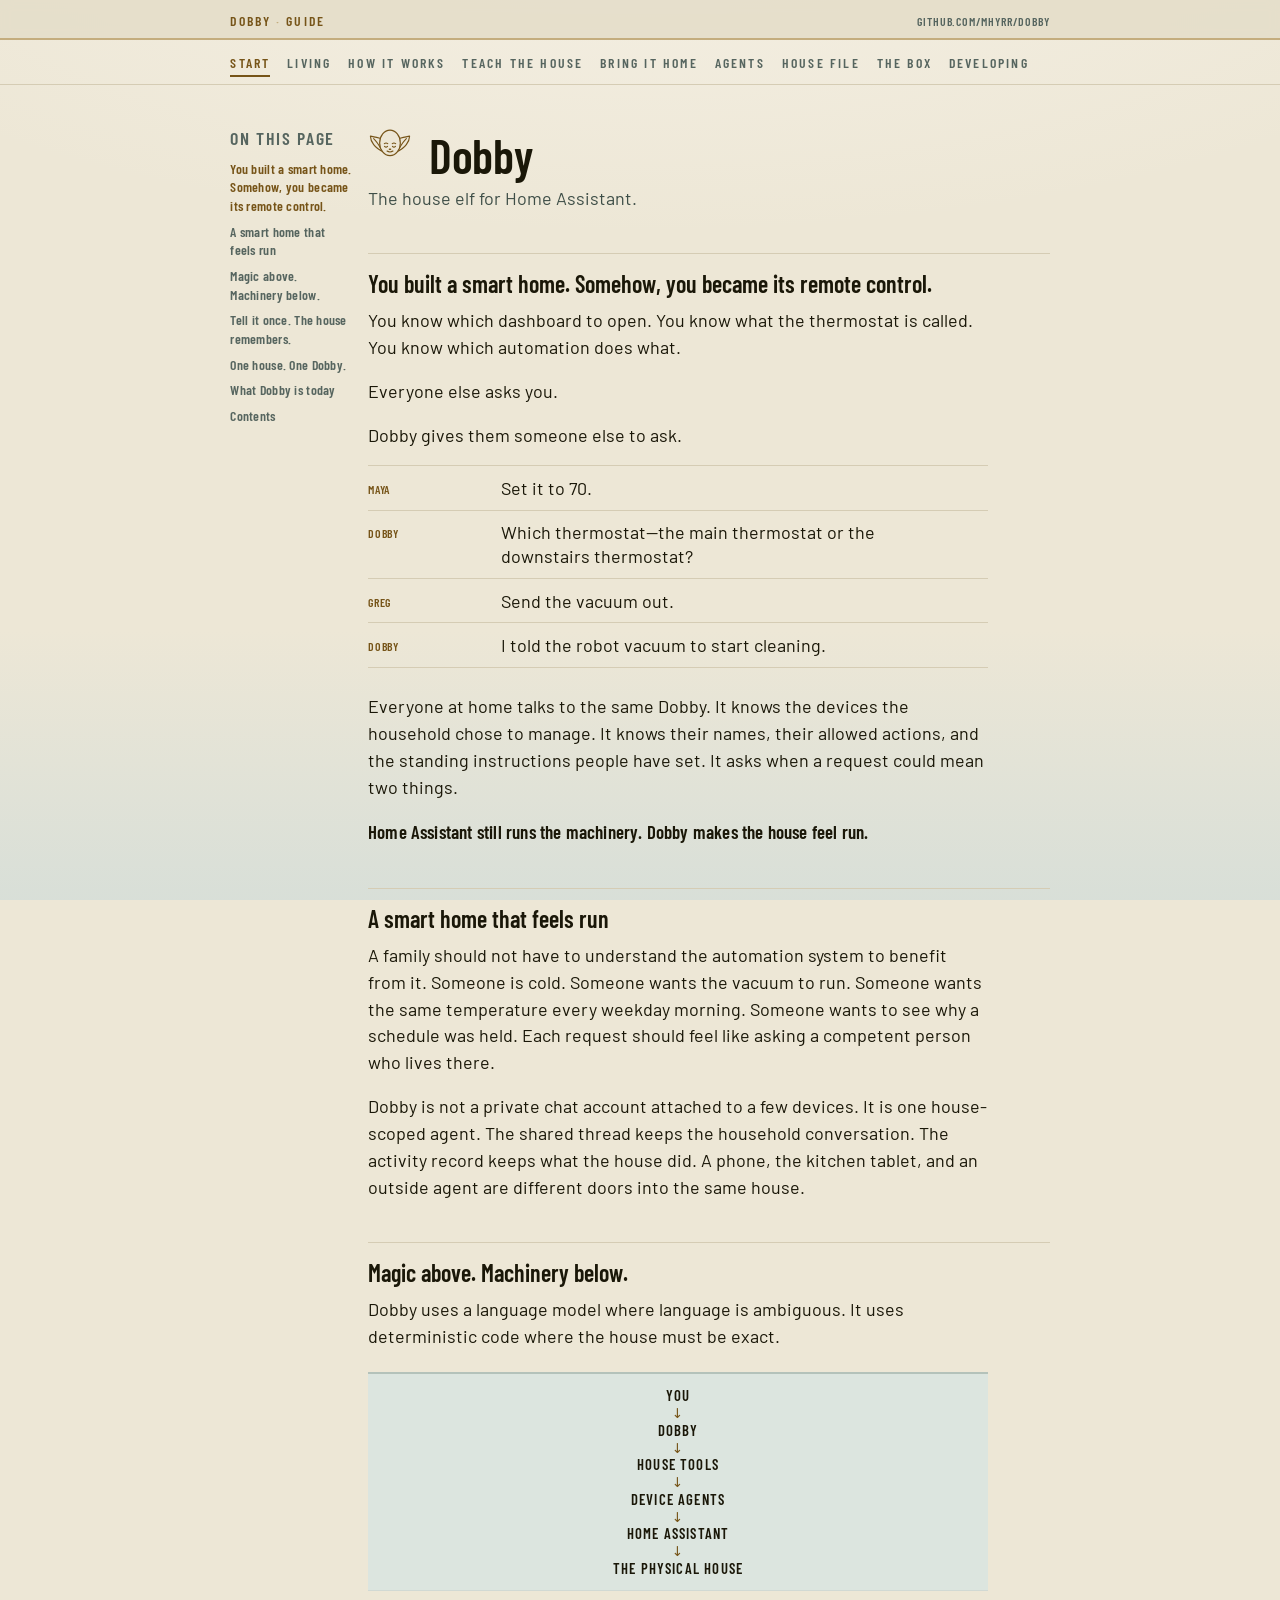
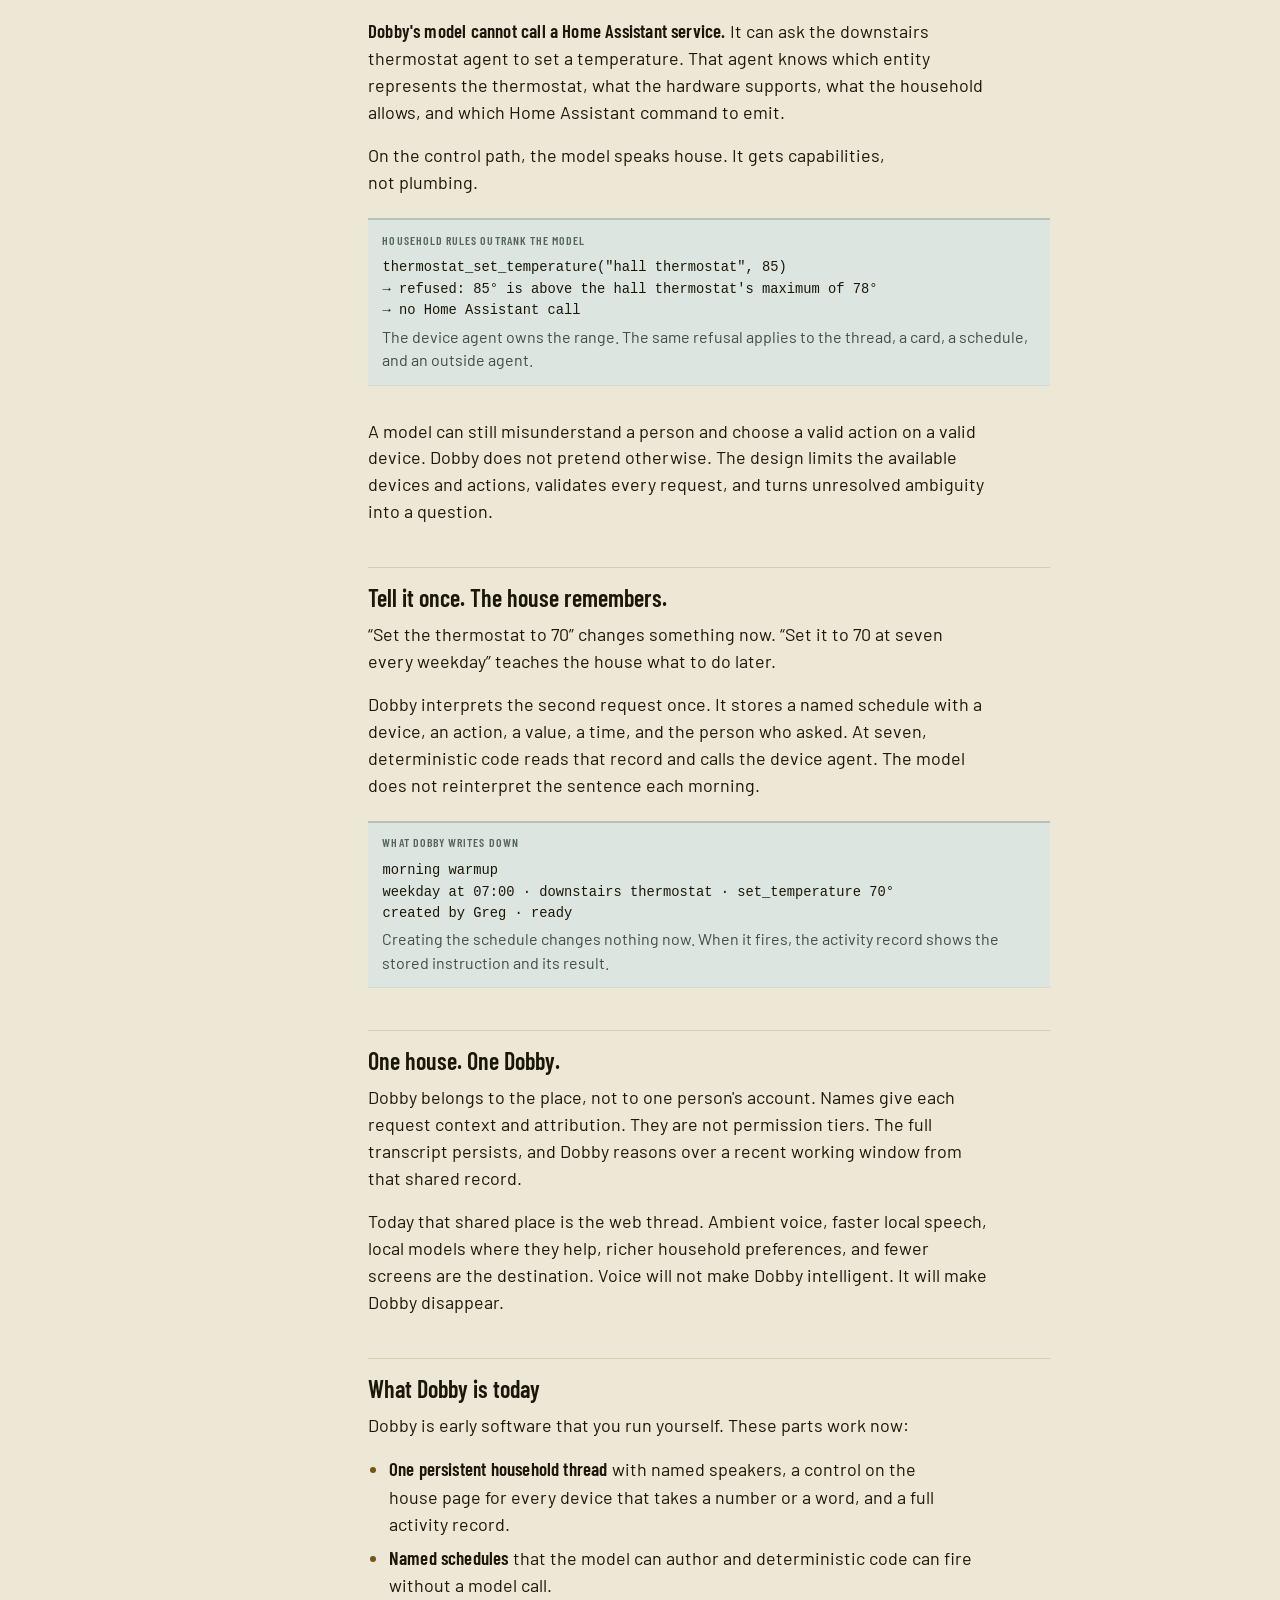
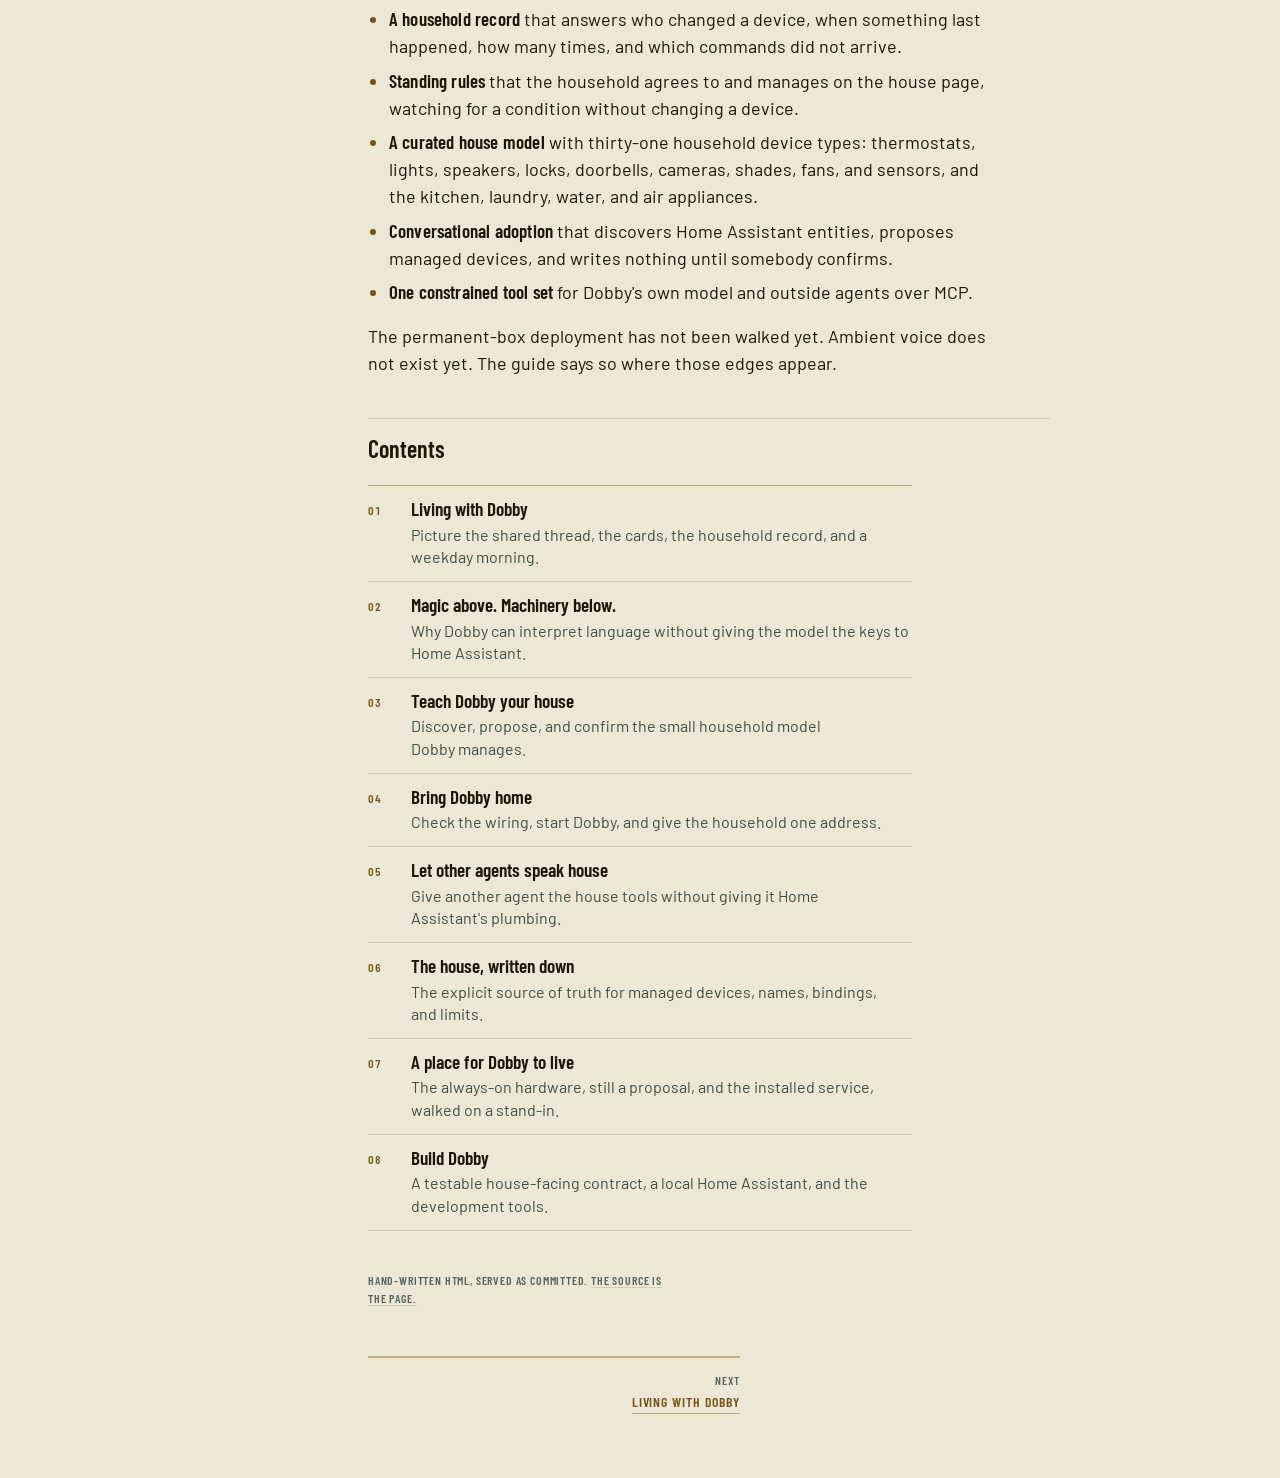
==== commit ff87bcb8: "The guide stops repeating itself: ten sentences that restated the paragraph before them are cut or m" ====
--- a/docs/index.html
+++ b/docs/index.html
@@ -96,7 +96,7 @@
     </ol>
 
     <p><strong>Dobby's model cannot call a Home Assistant service.</strong> It can ask the downstairs thermostat agent to set a temperature. That agent knows which entity represents the thermostat, what the hardware supports, what the household allows, and which Home Assistant command to emit.</p>
-    <p>On the control path, the model speaks house. It does not speak Home Assistant services. The model gets capabilities, not plumbing.</p>
+    <p>On the control path, the model speaks house. It gets capabilities, not plumbing.</p>
 
     <div class="proof">
       <p class="label">Household rules outrank the model</p>
